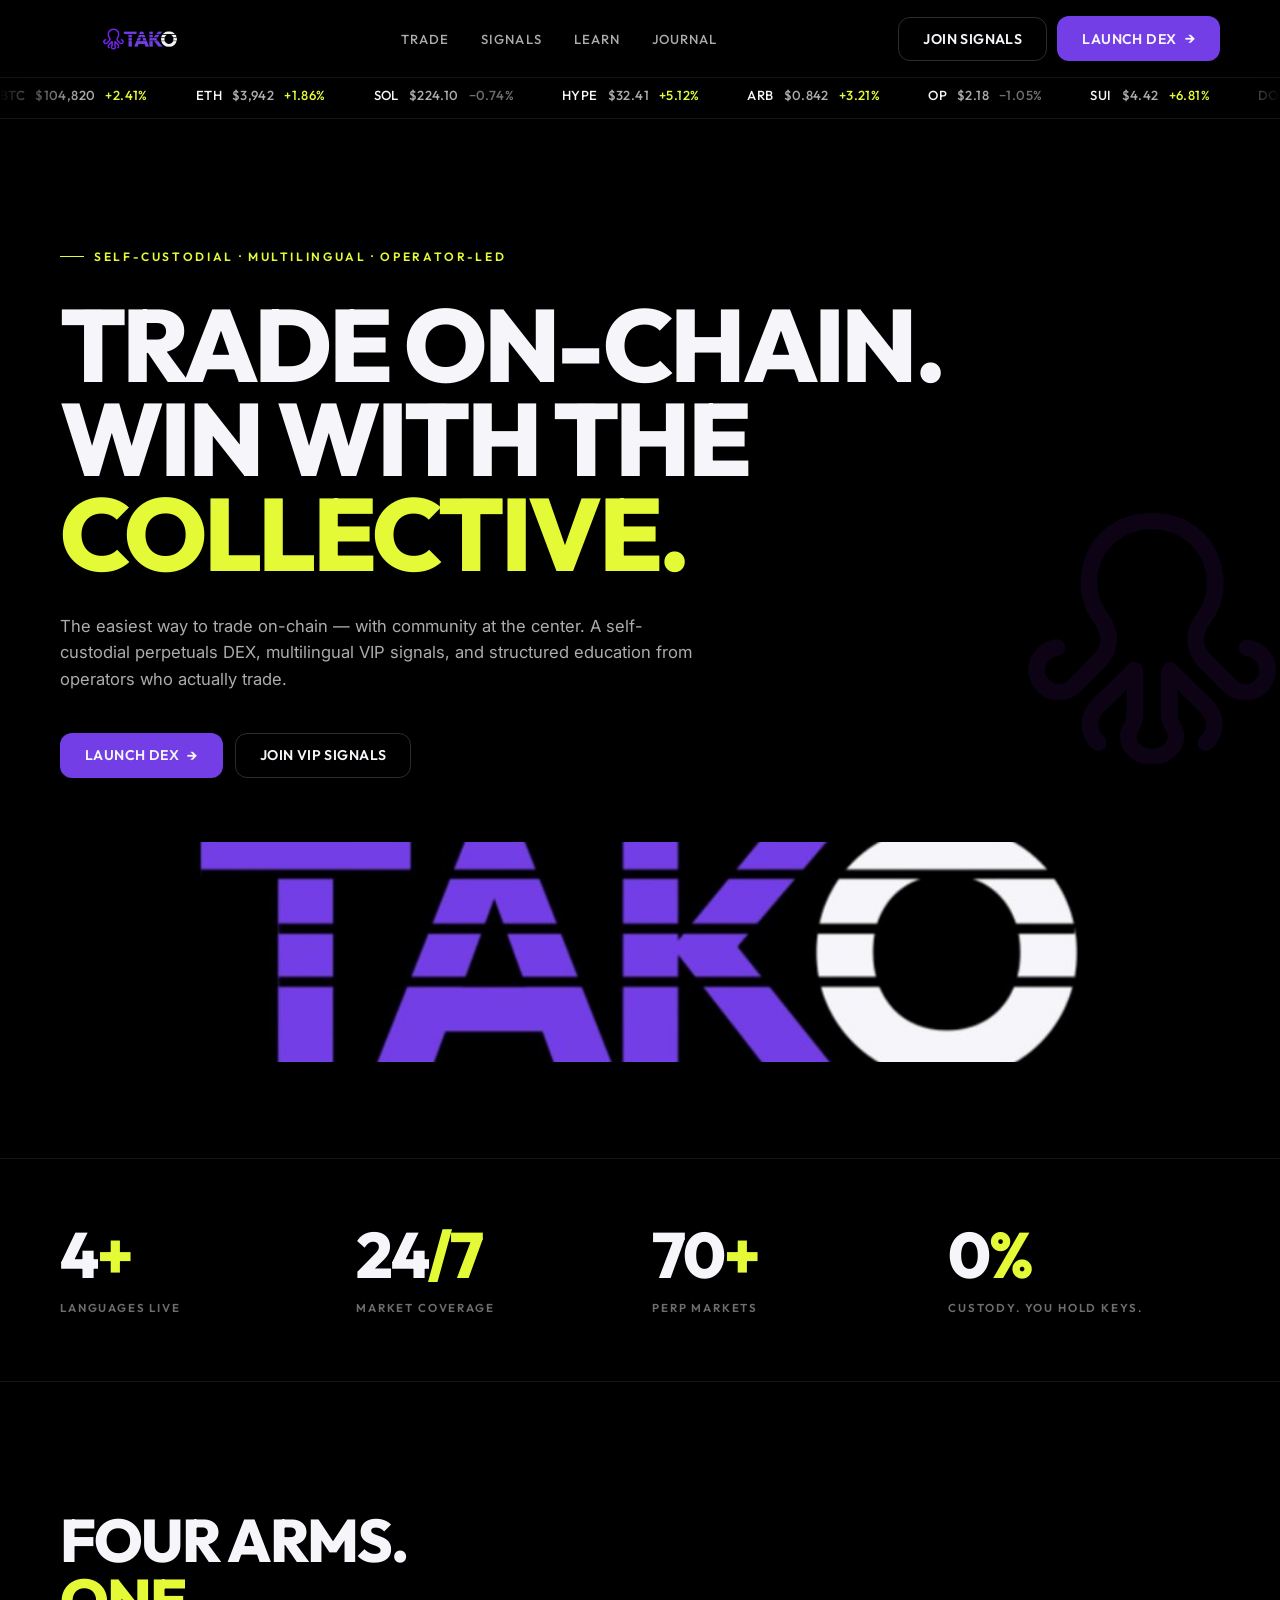
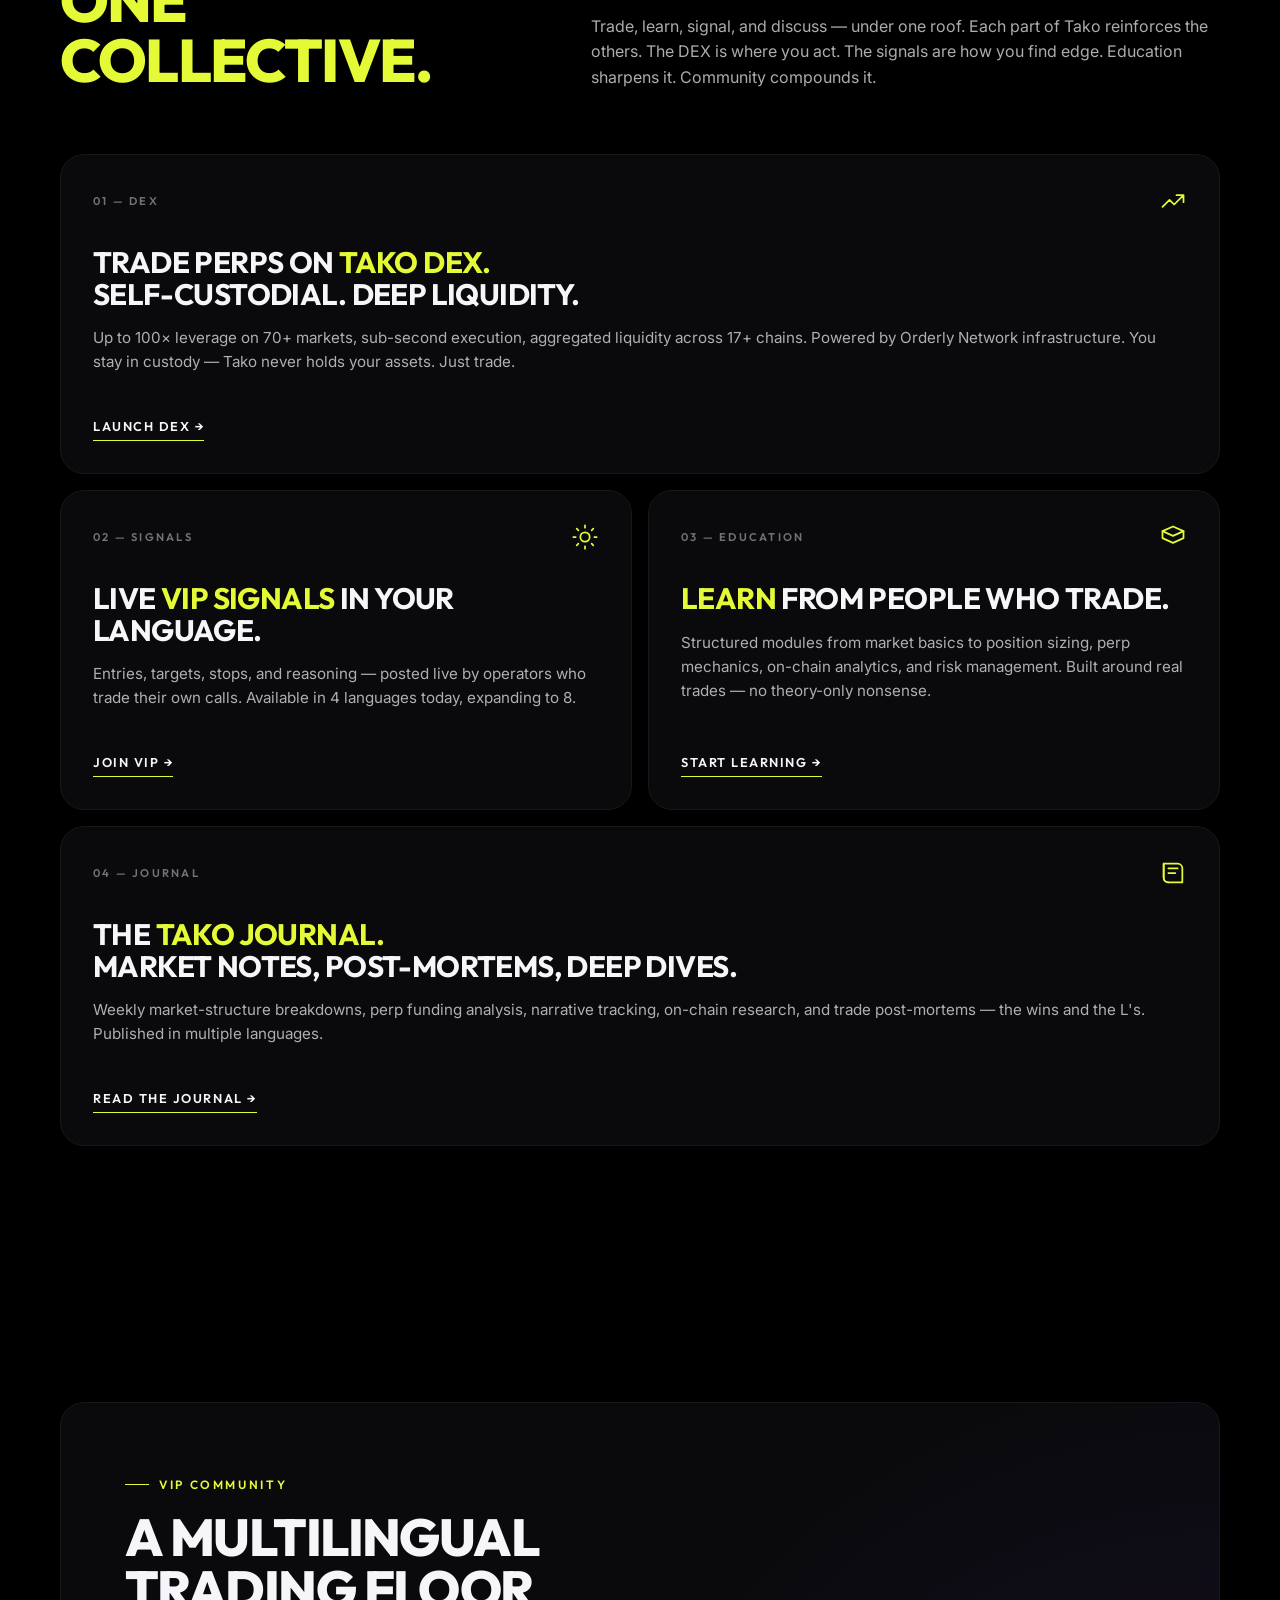
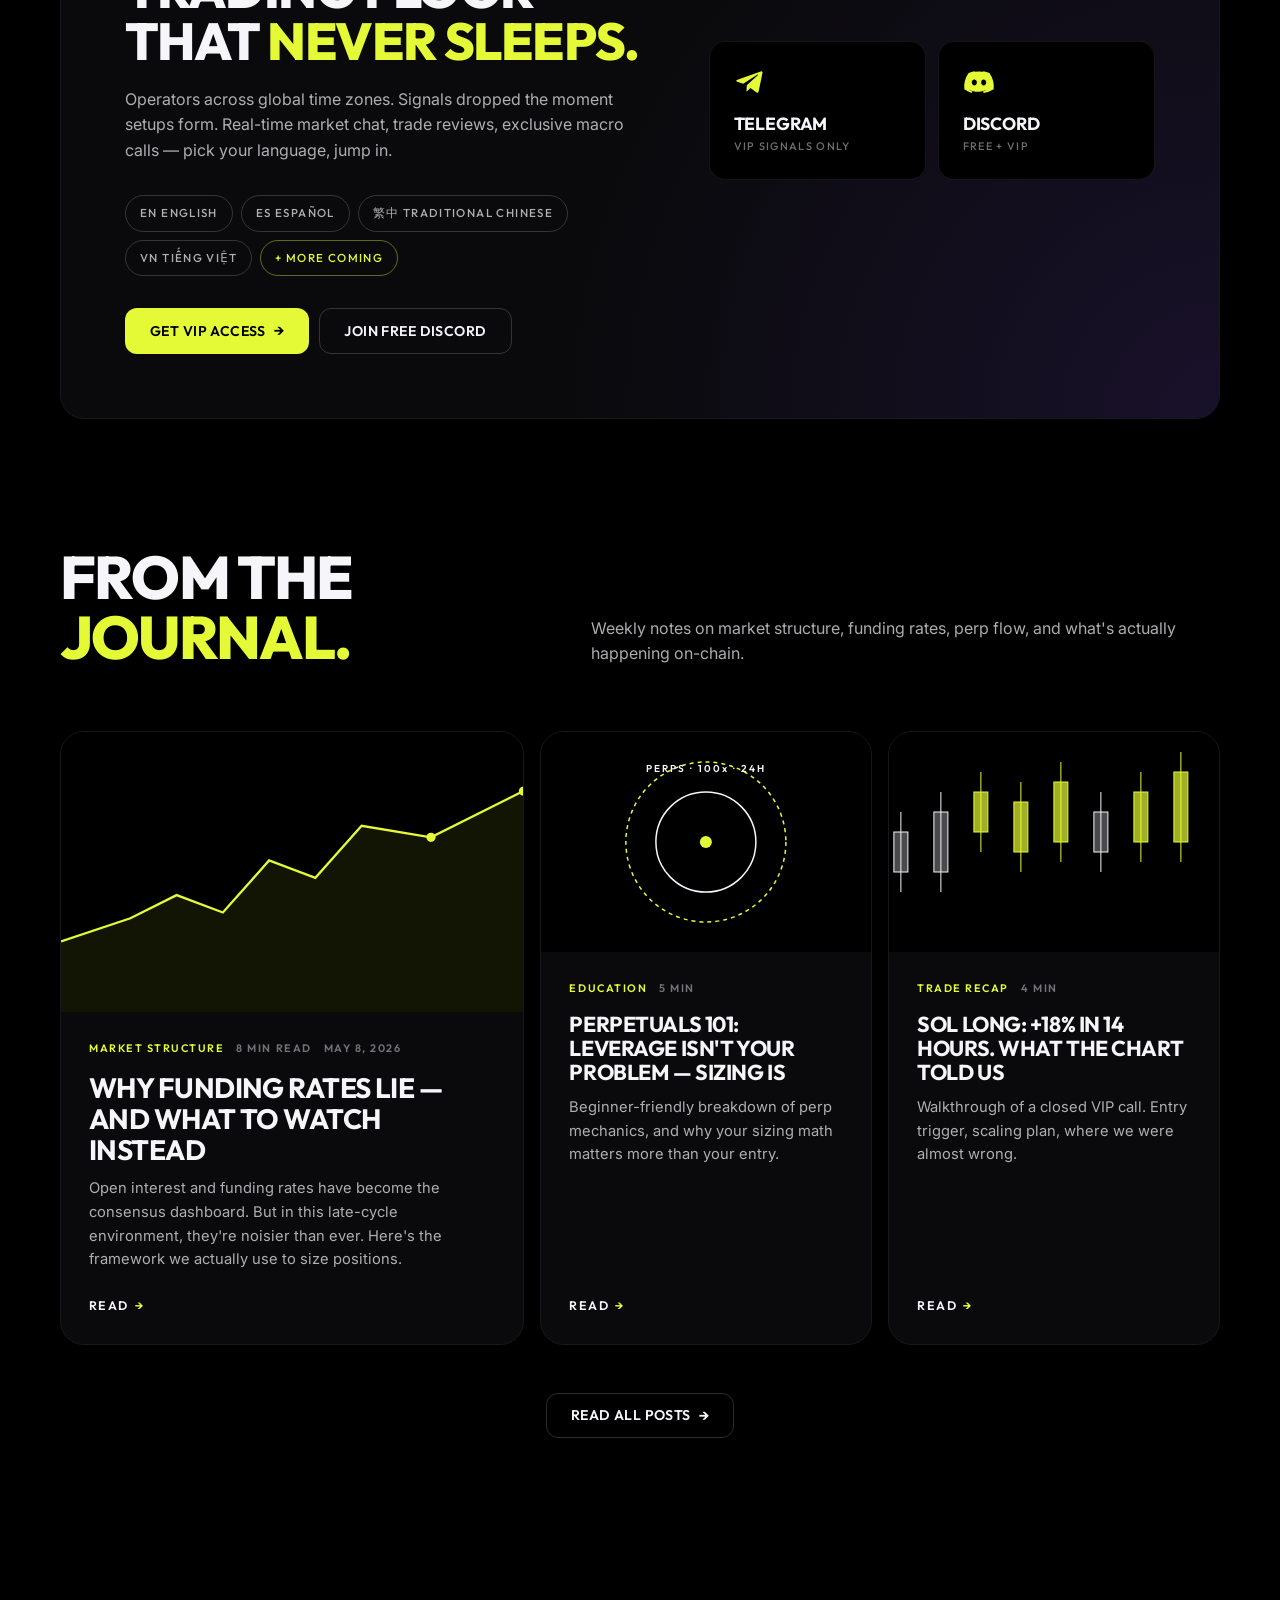
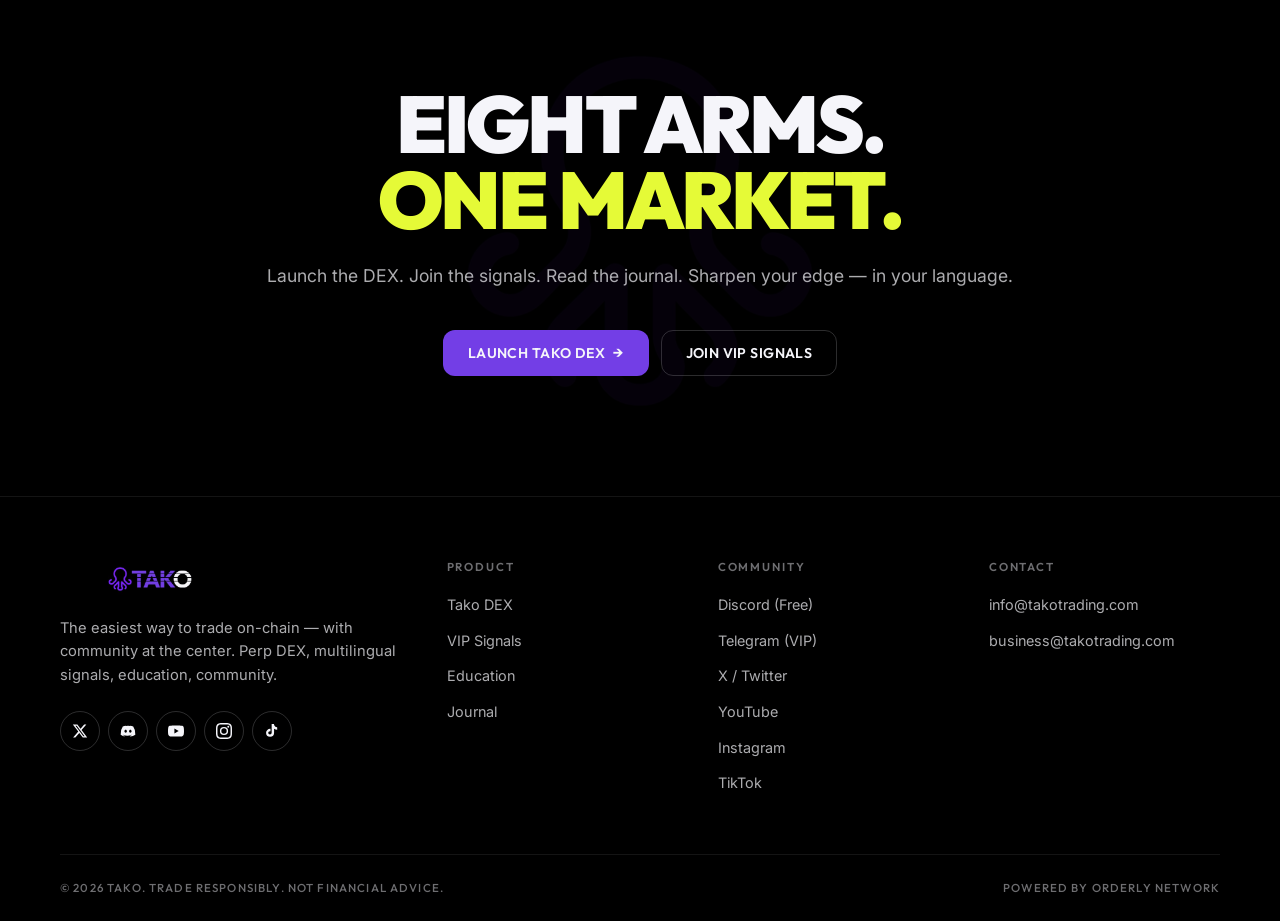
==== tako-site/index.html @ bae43902 "Deployment 1st commit" ====
<!doctype html>
<html lang="en">
<head>
<meta charset="utf-8">
<meta name="viewport" content="width=device-width, initial-scale=1">
<title>Tako — Trade On-Chain. Win With The Collective.</title>
<meta name="description" content="The easiest way to trade on-chain, with community at the center. Tako gives you a self-custodial perp DEX, multilingual VIP signals, and structured education — all in one place.">
<meta property="og:title" content="Tako — Trade On-Chain. Win With The Collective.">
<meta property="og:description" content="Self-custodial perp DEX, multilingual signals, education, community.">
<meta property="og:type" content="website">
<link rel="icon" type="image/png" href="assets/logos/octopus.png">
<link rel="stylesheet" href="assets/style.css">
</head>
<body>

<!-- ============== NAV ============== -->
<header class="nav">
  <div class="container nav__inner">
    <a href="/" class="nav__brand" aria-label="Tako home">
      <img src="assets/logos/lockup-dark.png" alt="Tako">
    </a>
    <nav>
      <ul class="nav__links">
        <li><a href="#trade">Trade</a></li>
        <li><a href="#signals">Signals</a></li>
        <li><a href="#learn">Learn</a></li>
        <li><a href="#journal">Journal</a></li>
      </ul>
    </nav>
    <div class="nav__cta">
      <a href="https://upgrade.chat/takoden/upgrades" class="btn btn-secondary" target="_blank" rel="noopener">Join Signals</a>
      <a href="https://takodex.com" class="btn btn-primary" target="_blank" rel="noopener">
        Launch DEX <span class="btn-arrow">→</span>
      </a>
      <button class="nav__burger" aria-label="Menu">Menu</button>
    </div>
  </div>
</header>

<!-- ============== TICKER (DYNAMIC) ============== -->
<div class="ticker" aria-hidden="true">
  <div class="ticker__track" id="ticker-track">
    <!-- Populated dynamically via CoinGecko API -->
  </div>
</div>

<!-- ============== HERO ============== -->
<section class="hero">
  <img class="hero__octopus" src="assets/logos/octopus.png" alt="" aria-hidden="true">

  <div class="container">
    <div class="hero__inner">
      <div class="hero__eyebrow eyebrow">Self-custodial · Multilingual · Operator-led</div>
      <h1 class="display hero__title">
        <span class="line">TRADE ON-CHAIN.</span>
        <span class="line">WIN WITH THE</span>
        <span class="line"><span class="accent">COLLECTIVE.</span></span>
      </h1>
      <p class="lead hero__lead">
        The easiest way to trade on-chain — with community at the center. A self-custodial perpetuals DEX, multilingual VIP signals, and structured education from operators who actually trade.
      </p>
      <div class="hero__cta">
        <a href="https://takodex.com" class="btn btn-primary" target="_blank" rel="noopener">
          Launch DEX <span class="btn-arrow">→</span>
        </a>
        <a href="https://upgrade.chat/takoden/upgrades" class="btn btn-secondary" target="_blank" rel="noopener">Join VIP Signals</a>
      </div>
    </div>

    <div class="hero__wordmark">
      <img src="assets/logos/wordmark-dark.png" alt="TAKO" loading="lazy">
    </div>
  </div>
</section>

<!-- ============== STATS ============== -->
<section class="stats">
  <div class="container">
    <div class="stats__grid">
      <div class="stat reveal">
        <div class="stat__value">4<span class="unit">+</span></div>
        <div class="stat__label">Languages Live</div>
      </div>
      <div class="stat reveal">
        <div class="stat__value">24<span class="unit">/7</span></div>
        <div class="stat__label">Market Coverage</div>
      </div>
      <div class="stat reveal">
        <div class="stat__value">70<span class="unit">+</span></div>
        <div class="stat__label">Perp Markets</div>
      </div>
      <div class="stat reveal">
        <div class="stat__value">0<span class="unit">%</span></div>
        <div class="stat__label">Custody. You hold keys.</div>
      </div>
    </div>
  </div>
</section>

<!-- ============== PILLARS ============== -->
<section class="section" id="trade">
  <div class="container">
    <div class="section-head reveal">
      <h2 class="section-head__title">FOUR ARMS.<br><span class="accent">ONE COLLECTIVE.</span></h2>
      <p class="section-head__lead">
        Trade, learn, signal, and discuss — under one roof. Each part of Tako reinforces the others. The DEX is where you act. The signals are how you find edge. Education sharpens it. Community compounds it.
      </p>
    </div>

    <div class="pillars-grid">

      <article class="pillar pillar--wide reveal">
        <div class="pillar__head">
          <span class="pillar__num">01 — DEX</span>
          <svg class="pillar__icon" viewBox="0 0 24 24"><path d="M3 17l6-6 4 4 8-8M21 7v6M21 7h-6"/></svg>
        </div>
        <h3 class="pillar__title">TRADE PERPS ON <span class="accent">TAKO DEX.</span><br>SELF-CUSTODIAL. DEEP LIQUIDITY.</h3>
        <p class="pillar__body">
          Up to 100× leverage on 70+ markets, sub-second execution, aggregated liquidity across 17+ chains. Powered by Orderly Network infrastructure. You stay in custody — Tako never holds your assets. Just trade.
        </p>
        <a href="https://takodex.com" class="btn-link pillar__link" target="_blank" rel="noopener">Launch DEX →</a>
      </article>

      <article class="pillar reveal" id="signals">
        <div class="pillar__head">
          <span class="pillar__num">02 — Signals</span>
          <svg class="pillar__icon" viewBox="0 0 24 24"><circle cx="12" cy="12" r="4"/><path d="M12 2v2M12 20v2M4.9 4.9l1.4 1.4M17.7 17.7l1.4 1.4M2 12h2M20 12h2M4.9 19.1l1.4-1.4M17.7 6.3l1.4-1.4"/></svg>
        </div>
        <h3 class="pillar__title">LIVE <span class="accent">VIP SIGNALS</span> IN YOUR LANGUAGE.</h3>
        <p class="pillar__body">
          Entries, targets, stops, and reasoning — posted live by operators who trade their own calls. Available in 4 languages today, expanding to 8.
        </p>
        <a href="https://upgrade.chat/takoden/upgrades" class="btn-link pillar__link" target="_blank" rel="noopener">Join VIP →</a>
      </article>

      <article class="pillar reveal" id="learn">
        <div class="pillar__head">
          <span class="pillar__num">03 — Education</span>
          <svg class="pillar__icon" viewBox="0 0 24 24"><path d="M3 7l9-4 9 4-9 4-9-4z"/><path d="M3 7v6l9 4 9-4V7"/></svg>
        </div>
        <h3 class="pillar__title"><span class="accent">LEARN</span> FROM PEOPLE WHO TRADE.</h3>
        <p class="pillar__body">
          Structured modules from market basics to position sizing, perp mechanics, on-chain analytics, and risk management. Built around real trades — no theory-only nonsense.
        </p>
        <a href="education.html" class="btn-link pillar__link">Start learning →</a>
      </article>

      <article class="pillar pillar--wide reveal" id="journal">
        <div class="pillar__head">
          <span class="pillar__num">04 — Journal</span>
          <svg class="pillar__icon" viewBox="0 0 24 24"><path d="M4 4h12a4 4 0 0 1 4 4v12H8a4 4 0 0 1-4-4V4z"/><path d="M4 4v12a4 4 0 0 0 4 4"/><path d="M8 8h8M8 12h6"/></svg>
        </div>
        <h3 class="pillar__title">THE <span class="accent">TAKO JOURNAL.</span><br>MARKET NOTES, POST-MORTEMS, DEEP DIVES.</h3>
        <p class="pillar__body">
          Weekly market-structure breakdowns, perp funding analysis, narrative tracking, on-chain research, and trade post-mortems — the wins and the L's. Published in multiple languages.
        </p>
        <a href="blog.html" class="btn-link pillar__link">Read the Journal →</a>
      </article>

    </div>
  </div>
</section>

<!-- ============== COMMUNITY ============== -->
<section class="section" id="join">
  <div class="container">
    <div class="community-card">
      <div class="community-card__inner">
        <div>
          <div class="eyebrow">VIP Community</div>
          <h2 class="community__title">A MULTILINGUAL TRADING FLOOR THAT <span class="accent">NEVER SLEEPS.</span></h2>
          <p class="community__lead">
            Operators across global time zones. Signals dropped the moment setups form. Real-time market chat, trade reviews, exclusive macro calls — pick your language, jump in.
          </p>
          <div class="lang-chips">
            <span class="lang-chip">EN English</span>
            <span class="lang-chip">ES Español</span>
            <span class="lang-chip">繁中 Traditional Chinese</span>
            <span class="lang-chip">VN Tiếng Việt</span>
            <span class="lang-chip" style="color: var(--yellow); border-color: var(--yellow-dim);">+ More coming</span>
          </div>
          <div class="community__cta">
            <a href="https://upgrade.chat/takoden/upgrades" class="btn btn-yellow" target="_blank" rel="noopener">Get VIP Access <span class="btn-arrow">→</span></a>
            <a href="https://discord.gg/CjTGnr7c5G" class="btn btn-secondary" target="_blank" rel="noopener">Join Free Discord</a>
          </div>
        </div>

        <div class="platforms">
          <a href="https://upgrade.chat/takoden/upgrades" class="platform" target="_blank" rel="noopener">
            <svg class="platform__icon" viewBox="0 0 24 24"><path d="M21.5 4.5L18.5 19c-.2 1-.8 1.3-1.6.8l-4.5-3.3-2.2 2.1c-.2.2-.4.4-.9.4l.3-4.6 8.4-7.6c.4-.3-.1-.5-.6-.2L6.9 13.3l-4.5-1.4c-1-.3-1-1 .2-1.5L20 4.1c.8-.3 1.5.2 1.5 1.4z"/></svg>
            <div>
              <div class="platform__name">Telegram</div>
              <div class="platform__meta">VIP signals only</div>
            </div>
          </a>
          <a href="https://discord.gg/CjTGnr7c5G" class="platform" target="_blank" rel="noopener">
            <svg class="platform__icon" viewBox="0 0 24 24"><path d="M19.8 5.3A18 18 0 0 0 15.3 4l-.2.4a16 16 0 0 0-6.2 0L8.7 4A18 18 0 0 0 4.2 5.3 18 18 0 0 0 1 17.5a18 18 0 0 0 5.5 2.7l.5-1c-1-.4-1.7-.8-2.5-1.3l.2-.1c2 1 4.3 1.5 6.3 1.5 2 0 4.3-.4 6.3-1.5l.2.1c-.8.5-1.5.9-2.5 1.3l.5 1A18 18 0 0 0 23 17.5a18 18 0 0 0-3.2-12.2zM8.5 14.6c-1 0-1.9-1-1.9-2.2 0-1.2.8-2.2 1.9-2.2 1 0 1.9 1 1.9 2.2 0 1.2-.8 2.2-1.9 2.2zm7 0c-1 0-1.9-1-1.9-2.2 0-1.2.8-2.2 1.9-2.2 1 0 1.9 1 1.9 2.2 0 1.2-.8 2.2-1.9 2.2z"/></svg>
            <div>
              <div class="platform__name">Discord</div>
              <div class="platform__meta">Free + VIP</div>
            </div>
          </a>
        </div>
      </div>
    </div>
  </div>
</section>

<!-- ============== JOURNAL TEASER ============== -->
<section class="section" style="padding-top: 0;">
  <div class="container">
    <div class="section-head reveal">
      <h2 class="section-head__title">FROM THE <span class="accent">JOURNAL.</span></h2>
      <p class="section-head__lead">Weekly notes on market structure, funding rates, perp flow, and what's actually happening on-chain.</p>
    </div>

    <div class="journal-grid">

      <article class="article article--feature reveal">
        <div class="article__thumb">
          <svg viewBox="0 0 400 280" preserveAspectRatio="xMidYMid slice">
            <rect width="400" height="280" fill="#000000"/>
            <path d="M0 200 L 60 180 L 100 160 L 140 175 L 180 130 L 220 145 L 260 100 L 320 110 L 400 70"
                  stroke="#e5fa37" stroke-width="2" fill="none"/>
            <path d="M0 200 L 60 180 L 100 160 L 140 175 L 180 130 L 220 145 L 260 100 L 320 110 L 400 70 L 400 280 L 0 280 Z"
                  fill="#e5fa37" fill-opacity="0.08"/>
            <circle cx="320" cy="110" r="4" fill="#e5fa37"/>
            <circle cx="400" cy="70" r="4" fill="#e5fa37"/>
          </svg>
        </div>
        <div class="article__body">
          <div class="article__meta">
            <span class="article__tag">Market Structure</span>
            <span>8 min read</span>
            <span>May 8, 2026</span>
          </div>
          <h3 class="article__title">Why Funding Rates Lie — And What To Watch Instead</h3>
          <p class="article__excerpt">Open interest and funding rates have become the consensus dashboard. But in this late-cycle environment, they're noisier than ever. Here's the framework we actually use to size positions.</p>
          <a href="post.html" class="article__read">Read</a>
        </div>
      </article>

      <article class="article reveal">
        <div class="article__thumb">
          <svg viewBox="0 0 400 220" preserveAspectRatio="xMidYMid slice">
            <rect width="400" height="220" fill="#000000"/>
            <circle cx="200" cy="110" r="80" fill="none" stroke="#e5fa37" stroke-width="1.5" stroke-dasharray="4 4"/>
            <circle cx="200" cy="110" r="50" fill="none" stroke="#f5f5fa" stroke-width="1.5"/>
            <circle cx="200" cy="110" r="6" fill="#e5fa37"/>
            <text x="200" y="40" text-anchor="middle" fill="#f5f5fa" font-family="Outfit, sans-serif" font-size="10" font-weight="600" letter-spacing="2">PERPS · 100x · 24H</text>
          </svg>
        </div>
        <div class="article__body">
          <div class="article__meta">
            <span class="article__tag">Education</span>
            <span>5 min</span>
          </div>
          <h3 class="article__title">Perpetuals 101: Leverage Isn't Your Problem — Sizing Is</h3>
          <p class="article__excerpt">Beginner-friendly breakdown of perp mechanics, and why your sizing math matters more than your entry.</p>
          <a href="post.html" class="article__read">Read</a>
        </div>
      </article>

      <article class="article reveal">
        <div class="article__thumb">
          <svg viewBox="0 0 400 220" preserveAspectRatio="xMidYMid slice">
            <rect width="400" height="220" fill="#000000"/>
            <g stroke-width="1" fill="none">
              <rect x="40" y="100" width="14" height="40" stroke="#f5f5fa" fill="#f5f5fa" fill-opacity="0.3"/>
              <line x1="47" y1="80" x2="47" y2="160" stroke="#f5f5fa"/>
              <rect x="80" y="80" width="14" height="60" stroke="#f5f5fa" fill="#f5f5fa" fill-opacity="0.3"/>
              <line x1="87" y1="60" x2="87" y2="160" stroke="#f5f5fa"/>
              <rect x="120" y="60" width="14" height="40" stroke="#e5fa37" fill="#e5fa37" fill-opacity="0.7"/>
              <line x1="127" y1="40" x2="127" y2="120" stroke="#e5fa37"/>
              <rect x="160" y="70" width="14" height="50" stroke="#e5fa37" fill="#e5fa37" fill-opacity="0.7"/>
              <line x1="167" y1="50" x2="167" y2="140" stroke="#e5fa37"/>
              <rect x="200" y="50" width="14" height="60" stroke="#e5fa37" fill="#e5fa37" fill-opacity="0.7"/>
              <line x1="207" y1="30" x2="207" y2="130" stroke="#e5fa37"/>
              <rect x="240" y="80" width="14" height="40" stroke="#f5f5fa" fill="#f5f5fa" fill-opacity="0.3"/>
              <line x1="247" y1="60" x2="247" y2="140" stroke="#f5f5fa"/>
              <rect x="280" y="60" width="14" height="50" stroke="#e5fa37" fill="#e5fa37" fill-opacity="0.7"/>
              <line x1="287" y1="40" x2="287" y2="130" stroke="#e5fa37"/>
              <rect x="320" y="40" width="14" height="70" stroke="#e5fa37" fill="#e5fa37" fill-opacity="0.7"/>
              <line x1="327" y1="20" x2="327" y2="130" stroke="#e5fa37"/>
            </g>
          </svg>
        </div>
        <div class="article__body">
          <div class="article__meta">
            <span class="article__tag">Trade Recap</span>
            <span>4 min</span>
          </div>
          <h3 class="article__title">SOL Long: +18% In 14 Hours. What The Chart Told Us</h3>
          <p class="article__excerpt">Walkthrough of a closed VIP call. Entry trigger, scaling plan, where we were almost wrong.</p>
          <a href="post.html" class="article__read">Read</a>
        </div>
      </article>

    </div>

    <div class="center-cta">
      <a href="blog.html" class="btn btn-secondary">Read all posts <span class="btn-arrow">→</span></a>
    </div>
  </div>
</section>

<!-- ============== CTA STRIPE ============== -->
<section class="cta-stripe">
  <div class="cta-stripe__bg">
    <img src="assets/logos/octopus.png" alt="" aria-hidden="true">
  </div>
  <div class="container">
    <div class="cta-stripe__inner reveal">
      <h2 class="cta-stripe__title">EIGHT ARMS.<br><span class="accent">ONE MARKET.</span></h2>
      <p class="cta-stripe__lead">
        Launch the DEX. Join the signals. Read the journal. Sharpen your edge — in your language.
      </p>
      <div class="cta-stripe__buttons">
        <a href="https://takodex.com" class="btn btn-primary" target="_blank" rel="noopener">
          Launch Tako DEX <span class="btn-arrow">→</span>
        </a>
        <a href="https://upgrade.chat/takoden/upgrades" class="btn btn-secondary" target="_blank" rel="noopener">Join VIP Signals</a>
      </div>
    </div>
  </div>
</section>

<!-- ============== FOOTER ============== -->
<footer class="footer">
  <div class="container">
    <div class="footer__grid">
      <div class="footer__brand">
        <img src="assets/logos/lockup-dark.png" alt="Tako">
        <p class="footer__tagline">The easiest way to trade on-chain — with community at the center. Perp DEX, multilingual signals, education, community.</p>
        <div class="socials">
          <a href="https://x.com/takotrading" target="_blank" rel="noopener" aria-label="X / Twitter"><svg viewBox="0 0 24 24" fill="currentColor"><path d="M18.244 2.25h3.308l-7.227 8.26 8.502 11.24H16.17l-5.214-6.817L4.99 21.75H1.68l7.73-8.835L1.254 2.25H8.08l4.713 6.231zm-1.161 17.52h1.833L7.084 4.126H5.117z"/></svg></a>
          <a href="https://discord.gg/CjTGnr7c5G" target="_blank" rel="noopener" aria-label="Discord"><svg viewBox="0 0 24 24" fill="currentColor"><path d="M19.8 5.3A18 18 0 0 0 15.3 4l-.2.4a16 16 0 0 0-6.2 0L8.7 4A18 18 0 0 0 4.2 5.3 18 18 0 0 0 1 17.5a18 18 0 0 0 5.5 2.7l.5-1c-1-.4-1.7-.8-2.5-1.3l.2-.1c2 1 4.3 1.5 6.3 1.5 2 0 4.3-.4 6.3-1.5l.2.1c-.8.5-1.5.9-2.5 1.3l.5 1A18 18 0 0 0 23 17.5a18 18 0 0 0-3.2-12.2zM8.5 14.6c-1 0-1.9-1-1.9-2.2 0-1.2.8-2.2 1.9-2.2 1 0 1.9 1 1.9 2.2 0 1.2-.8 2.2-1.9 2.2zm7 0c-1 0-1.9-1-1.9-2.2 0-1.2.8-2.2 1.9-2.2 1 0 1.9 1 1.9 2.2 0 1.2-.8 2.2-1.9 2.2z"/></svg></a>
          <a href="https://youtube.com/@takotrading" target="_blank" rel="noopener" aria-label="YouTube"><svg viewBox="0 0 24 24" fill="currentColor"><path d="M23.5 6.2c-.3-1-1-1.8-2-2C19.6 3.6 12 3.6 12 3.6s-7.6 0-9.5.6c-1 .2-1.8 1-2 2C0 8.2 0 12 0 12s0 3.8.5 5.8c.2 1 1 1.8 2 2 1.9.6 9.5.6 9.5.6s7.6 0 9.5-.6c1-.2 1.7-1 2-2 .5-2 .5-5.8.5-5.8s0-3.8-.5-5.8zM9.6 15.6V8.4l6.4 3.6-6.4 3.6z"/></svg></a>
          <a href="https://instagram.com/takotrading" target="_blank" rel="noopener" aria-label="Instagram"><svg viewBox="0 0 24 24" fill="currentColor"><path d="M12 2.2c3.2 0 3.6 0 4.85.07 1.17.05 1.8.25 2.23.42.56.21.96.47 1.38.89.42.42.68.82.89 1.38.16.42.36 1.06.42 2.23.06 1.25.07 1.63.07 4.81s0 3.56-.07 4.81c-.05 1.17-.25 1.8-.42 2.23-.21.56-.47.96-.89 1.38-.42.42-.82.68-1.38.89-.42.16-1.06.36-2.23.42-1.25.06-1.63.07-4.81.07s-3.56 0-4.81-.07c-1.17-.05-1.8-.25-2.23-.42-.56-.21-.96-.47-1.38-.89-.42-.42-.68-.82-.89-1.38-.16-.42-.36-1.06-.42-2.23C2.27 15.59 2.2 15.21 2.2 12s0-3.56.07-4.81c.05-1.17.25-1.8.42-2.23.21-.56.47-.96.89-1.38.42-.42.82-.68 1.38-.89.42-.16 1.06-.36 2.23-.42C8.44 2.21 8.81 2.2 12 2.2zM12 0C8.74 0 8.33 0 7.05.07 5.78.13 4.9.33 4.14.63c-.79.3-1.46.72-2.13 1.39C1.34 2.68.93 3.35.63 4.14.33 4.9.13 5.78.07 7.05.01 8.33 0 8.74 0 12s.01 3.67.07 4.95c.06 1.27.26 2.15.56 2.91.3.79.72 1.46 1.38 2.13.67.66 1.34 1.08 2.13 1.38.76.3 1.64.5 2.91.56C8.33 23.99 8.74 24 12 24s3.67-.01 4.95-.07c1.27-.06 2.15-.26 2.91-.56.79-.3 1.46-.72 2.13-1.38.66-.67 1.08-1.34 1.38-2.13.3-.76.5-1.64.56-2.91.06-1.28.07-1.69.07-4.95s-.01-3.67-.07-4.95c-.06-1.27-.26-2.15-.56-2.91-.3-.79-.72-1.46-1.38-2.13-.67-.66-1.34-1.08-2.13-1.38-.76-.3-1.64-.5-2.91-.56C15.67.01 15.26 0 12 0zm0 5.84a6.16 6.16 0 1 0 0 12.32 6.16 6.16 0 0 0 0-12.32zm0 10.16a4 4 0 1 1 0-8 4 4 0 0 1 0 8zm6.41-11.85a1.44 1.44 0 1 0 0 2.88 1.44 1.44 0 0 0 0-2.88z"/></svg></a>
          <a href="https://tiktok.com/@takotrading" target="_blank" rel="noopener" aria-label="TikTok"><svg viewBox="0 0 24 24" fill="currentColor"><path d="M19.6 6.3a4.8 4.8 0 0 1-3-1.2 4.7 4.7 0 0 1-1.7-3.5h-3.4v13.2a2.6 2.6 0 0 1-2.6 2.6 2.6 2.6 0 0 1-2.6-2.6 2.6 2.6 0 0 1 2.6-2.6c.3 0 .5 0 .8.1V8.8a6 6 0 0 0-6.6 6 6 6 0 0 0 6 6 6 6 0 0 0 6-6V8.7a8.1 8.1 0 0 0 4.7 1.5V6.8a4.6 4.6 0 0 1-.2-.5z"/></svg></a>
        </div>
      </div>
      <div class="footer__col">
        <h4>Product</h4>
        <ul>
          <li><a href="https://takodex.com" target="_blank" rel="noopener">Tako DEX</a></li>
          <li><a href="https://upgrade.chat/takoden/upgrades" target="_blank" rel="noopener">VIP Signals</a></li>
          <li><a href="education.html">Education</a></li>
          <li><a href="blog.html">Journal</a></li>
        </ul>
      </div>
      <div class="footer__col">
        <h4>Community</h4>
        <ul>
          <li><a href="https://discord.gg/CjTGnr7c5G" target="_blank" rel="noopener">Discord (Free)</a></li>
          <li><a href="https://upgrade.chat/takoden/upgrades" target="_blank" rel="noopener">Telegram (VIP)</a></li>
          <li><a href="https://x.com/takotrading" target="_blank" rel="noopener">X / Twitter</a></li>
          <li><a href="https://youtube.com/@takotrading" target="_blank" rel="noopener">YouTube</a></li>
          <li><a href="https://instagram.com/takotrading" target="_blank" rel="noopener">Instagram</a></li>
          <li><a href="https://tiktok.com/@takotrading" target="_blank" rel="noopener">TikTok</a></li>
        </ul>
      </div>
      <div class="footer__col">
        <h4>Contact</h4>
        <ul>
          <li><a href="mailto:info@takotrading.com">info@takotrading.com</a></li>
          <li><a href="mailto:business@takotrading.com">business@takotrading.com</a></li>
        </ul>
      </div>
    </div>
    <div class="footer__bottom">
      <div>© 2026 Tako. Trade responsibly. Not financial advice.</div>
      <div>Powered by Orderly Network</div>
    </div>
  </div>
</footer>

<script src="assets/script.js"></script>
</body>
</html>
---- tako-site/assets/style.css ----
/* ==========================================================================
   TAKO — Brand-correct design system v2
   Ratio: 60% black / 20% yellow / 10% white / 10% purple
   Typography: Outfit (headlines, UPPERCASE) + Inter (body)
   ========================================================================== */

@import url('https://fonts.googleapis.com/css2?family=Outfit:wght@300;400;500;600;700;800;900&family=Inter:wght@300;400;500;600;700&display=swap');

:root {
  /* Brand palette — strict */
  --black: #000000;
  --black-elev: #0a0a0c;        /* very subtle elevation for cards */
  --black-line: #18181c;        /* card borders */
  --yellow: #e5fa37;
  --yellow-soft: rgba(229, 250, 55, 0.12);
  --yellow-dim: rgba(229, 250, 55, 0.4);
  --white: #f5f5fa;
  --white-dim: rgba(245, 245, 250, 0.7);
  --white-mute: rgba(245, 245, 250, 0.45);
  --white-line: rgba(245, 245, 250, 0.08);
  --white-line-strong: rgba(245, 245, 250, 0.18);
  --purple: #733ee6;
  --purple-soft: rgba(115, 62, 230, 0.14);
  --purple-hover: #8557ee;

  /* Typography */
  --font-display: 'Outfit', system-ui, sans-serif;
  --font-body: 'Inter', system-ui, sans-serif;

  /* Spacing — 8px baseline */
  --space-1: 8px;
  --space-2: 16px;
  --space-3: 24px;
  --space-4: 32px;
  --space-6: 48px;
  --space-8: 64px;
  --space-12: 96px;

  /* Geometry */
  --radius-sm: 8px;
  --radius: 12px;
  --radius-lg: 16px;
  --radius-xl: 24px;

  /* Layout */
  --container: 1240px;
  --gutter: clamp(20px, 4vw, 40px);

  /* Motion */
  --ease: cubic-bezier(0.22, 1, 0.36, 1);
}

* { box-sizing: border-box; margin: 0; padding: 0; }

html {
  scroll-behavior: smooth;
  -webkit-text-size-adjust: 100%;
}

body {
  font-family: var(--font-body);
  background: var(--black);
  color: var(--white);
  line-height: 1.6;
  font-size: 16px;
  font-weight: 400;
  overflow-x: hidden;
  -webkit-font-smoothing: antialiased;
  -moz-osx-font-smoothing: grayscale;
}

img, svg { display: block; max-width: 100%; }

a { color: inherit; text-decoration: none; }

::selection { background: var(--yellow); color: var(--black); }

/* ==========================================================================
   LAYOUT
   ========================================================================== */

.container {
  width: 100%;
  max-width: var(--container);
  margin: 0 auto;
  padding: 0 var(--gutter);
}

section { position: relative; }

.divider {
  width: 100%;
  height: 1px;
  background: var(--white-line);
}

/* ==========================================================================
   TYPOGRAPHY
   ========================================================================== */

h1, h2, h3, h4, h5 {
  font-family: var(--font-display);
  font-weight: 700;
  letter-spacing: -0.02em;
  line-height: 1;
  text-transform: uppercase;
}

.display {
  font-family: var(--font-display);
  font-size: clamp(2.75rem, 8vw, 7rem);
  font-weight: 800;
  line-height: 0.92;
  letter-spacing: -0.035em;
  text-transform: uppercase;
}

.display .accent { color: var(--yellow); }

.eyebrow {
  font-family: var(--font-display);
  font-size: 0.75rem;
  font-weight: 600;
  letter-spacing: 0.22em;
  text-transform: uppercase;
  color: var(--yellow);
  display: inline-flex;
  align-items: center;
  gap: 10px;
}

.eyebrow::before {
  content: '';
  width: 24px;
  height: 1px;
  background: var(--yellow);
}

.lead {
  font-family: var(--font-body);
  font-size: clamp(1rem, 1.3vw, 1.15rem);
  color: var(--white-dim);
  max-width: 38em;
  line-height: 1.6;
  font-weight: 400;
}

.h-eyebrow {
  font-family: var(--font-display);
  font-size: 0.7rem;
  font-weight: 600;
  letter-spacing: 0.2em;
  text-transform: uppercase;
  color: var(--white-mute);
}

/* ==========================================================================
   BUTTONS
   ========================================================================== */

.btn {
  display: inline-flex;
  align-items: center;
  justify-content: center;
  gap: 8px;
  padding: 14px 24px;
  font-family: var(--font-display);
  font-size: 0.88rem;
  font-weight: 600;
  letter-spacing: 0.03em;
  text-transform: uppercase;
  border-radius: var(--radius);
  border: 1px solid transparent;
  cursor: pointer;
  transition: transform 0.25s var(--ease), background 0.25s var(--ease), color 0.25s var(--ease), border-color 0.25s var(--ease);
  white-space: nowrap;
  line-height: 1;
}

.btn-primary {
  background: var(--purple);
  color: var(--white);
}

.btn-primary:hover {
  background: var(--purple-hover);
  transform: translateY(-1px);
}

.btn-secondary {
  background: transparent;
  color: var(--white);
  border-color: var(--white-line-strong);
}

.btn-secondary:hover {
  border-color: var(--yellow);
  color: var(--yellow);
}

.btn-yellow {
  background: var(--yellow);
  color: var(--black);
}

.btn-yellow:hover {
  background: #f1ff5a;
  transform: translateY(-1px);
}

.btn-arrow {
  font-size: 1.1em;
  transition: transform 0.25s var(--ease);
  display: inline-block;
}

.btn:hover .btn-arrow { transform: translateX(3px); }

.btn-link {
  display: inline-flex;
  align-items: center;
  gap: 8px;
  font-family: var(--font-display);
  font-size: 0.8rem;
  font-weight: 600;
  letter-spacing: 0.12em;
  text-transform: uppercase;
  color: var(--white);
  padding-bottom: 4px;
  border-bottom: 1px solid var(--yellow);
  transition: color 0.2s ease, gap 0.2s ease;
  width: fit-content;
}

.btn-link:hover {
  color: var(--yellow);
  gap: 12px;
}

/* ==========================================================================
   NAVIGATION
   ========================================================================== */

.nav {
  position: fixed;
  top: 0;
  left: 0;
  right: 0;
  z-index: 100;
  padding: 16px 0;
  background: rgba(0, 0, 0, 0.7);
  backdrop-filter: blur(20px) saturate(180%);
  -webkit-backdrop-filter: blur(20px) saturate(180%);
  border-bottom: 1px solid var(--white-line);
}

.nav__inner {
  display: flex;
  align-items: center;
  justify-content: space-between;
  gap: 24px;
}

.nav__brand {
  display: inline-flex;
  align-items: center;
}

.nav__brand img {
  height: 32px;
  width: auto;
}

.nav__links {
  display: flex;
  align-items: center;
  gap: 32px;
  list-style: none;
}

.nav__links a {
  font-family: var(--font-display);
  font-size: 0.82rem;
  font-weight: 500;
  letter-spacing: 0.08em;
  text-transform: uppercase;
  color: var(--white-dim);
  transition: color 0.2s ease;
}

.nav__links a:hover { color: var(--yellow); }

.nav__cta {
  display: flex;
  gap: 10px;
  align-items: center;
}

.nav__burger {
  display: none;
  background: transparent;
  border: 1px solid var(--white-line-strong);
  color: var(--white);
  padding: 8px 14px;
  border-radius: var(--radius);
  font-family: var(--font-display);
  font-size: 0.72rem;
  font-weight: 600;
  letter-spacing: 0.12em;
  text-transform: uppercase;
  cursor: pointer;
}

@media (max-width: 920px) {
  .nav__links { display: none; }
  .nav__cta .btn-secondary { display: none; }
  .nav__burger { display: inline-block; }
}

/* ==========================================================================
   TICKER
   ========================================================================== */

.ticker {
  background: var(--black);
  border-bottom: 1px solid var(--white-line);
  border-top: 1px solid var(--white-line);
  padding: 12px 0;
  margin-top: 72px;
  overflow: hidden;
  position: relative;
}

.ticker::before, .ticker::after {
  content: '';
  position: absolute;
  top: 0; bottom: 0;
  width: 80px;
  z-index: 2;
  pointer-events: none;
}
.ticker::before { left: 0; background: linear-gradient(to right, var(--black), transparent); }
.ticker::after { right: 0; background: linear-gradient(to left, var(--black), transparent); }

.ticker__track {
  display: flex;
  gap: 48px;
  animation: ticker-scroll 70s linear infinite;
  white-space: nowrap;
  width: max-content;
}

.ticker__item {
  display: inline-flex;
  align-items: center;
  gap: 10px;
  font-family: var(--font-display);
  font-size: 0.82rem;
  font-weight: 500;
  letter-spacing: 0.03em;
}

.ticker__symbol { color: var(--white); }
.ticker__price { color: var(--white-dim); }
.ticker__delta-up { color: var(--yellow); }
.ticker__delta-down { color: var(--white-mute); }

@keyframes ticker-scroll {
  from { transform: translateX(0); }
  to   { transform: translateX(-50%); }
}

/* ==========================================================================
   HERO
   ========================================================================== */

.hero {
  position: relative;
  padding: clamp(64px, 10vw, 120px) 0 clamp(48px, 8vw, 96px);
  overflow: hidden;
}

.hero__octopus {
  position: absolute;
  right: -8%;
  top: 50%;
  transform: translateY(-50%);
  width: clamp(280px, 36vw, 560px);
  opacity: 0.08;
  pointer-events: none;
  z-index: 0;
  filter: brightness(1.3);
}

@media (max-width: 760px) {
  .hero__octopus { right: -25%; opacity: 0.06; top: 60%; }
}

.hero__inner {
  position: relative;
  z-index: 1;
  max-width: 920px;
}

.hero__eyebrow {
  margin-bottom: 32px;
  opacity: 0;
  animation: rise 0.9s var(--ease) 0.1s forwards;
}

.hero__title {
  margin-bottom: 32px;
}

.hero__title .line {
  display: block;
  opacity: 0;
  transform: translateY(24px);
  animation: rise 1s var(--ease) forwards;
}

.hero__title .line:nth-child(1) { animation-delay: 0.2s; }
.hero__title .line:nth-child(2) { animation-delay: 0.35s; }
.hero__title .line:nth-child(3) { animation-delay: 0.5s; }

@keyframes rise {
  to { opacity: 1; transform: translateY(0); }
}

.hero__lead {
  margin-bottom: 40px;
  opacity: 0;
  animation: rise 1s var(--ease) 0.65s forwards;
}

.hero__cta {
  display: flex;
  flex-wrap: wrap;
  gap: 12px;
  opacity: 0;
  animation: rise 1s var(--ease) 0.8s forwards;
}

/* Wordmark display block (below CTAs or as sub-hero) */
.hero__wordmark {
  margin-top: clamp(40px, 6vw, 64px);
  position: relative;
  z-index: 1;
  opacity: 0;
  animation: rise 1.2s var(--ease) 1s forwards;
  max-width: 1100px;
  margin-left: auto;
  margin-right: auto;
  height: clamp(110px, 18vw, 220px);
  overflow: hidden;
  display: flex;
  align-items: center;
  justify-content: center;
}

.hero__wordmark img {
  width: 100%;
  height: auto;
  display: block;
  filter: drop-shadow(0 0 60px rgba(115, 62, 230, 0.25));
}

/* ==========================================================================
   STATS STRIP
   ========================================================================== */

.stats {
  border-top: 1px solid var(--white-line);
  border-bottom: 1px solid var(--white-line);
  padding: clamp(40px, 6vw, 64px) 0;
}

.stats__grid {
  display: grid;
  grid-template-columns: repeat(4, 1fr);
  gap: 24px;
}

@media (max-width: 760px) {
  .stats__grid { grid-template-columns: repeat(2, 1fr); gap: 40px 24px; }
}

.stat {
  position: relative;
}

.stat__value {
  font-family: var(--font-display);
  font-size: clamp(2.5rem, 5vw, 4rem);
  font-weight: 800;
  letter-spacing: -0.03em;
  line-height: 1;
  margin-bottom: 12px;
  color: var(--white);
}

.stat__value .unit { color: var(--yellow); }

.stat__label {
  font-family: var(--font-display);
  font-size: 0.72rem;
  font-weight: 600;
  color: var(--white-mute);
  letter-spacing: 0.16em;
  text-transform: uppercase;
}

/* ==========================================================================
   SECTION HEADERS
   ========================================================================== */

.section {
  padding: clamp(72px, 10vw, 128px) 0;
}

.section-head {
  display: grid;
  grid-template-columns: 1fr 1.3fr;
  gap: 48px;
  margin-bottom: 64px;
  align-items: end;
}

@media (max-width: 760px) {
  .section-head { grid-template-columns: 1fr; gap: 24px; margin-bottom: 48px; }
}

.section-head__title {
  font-size: clamp(2rem, 5vw, 3.75rem);
  font-weight: 800;
  letter-spacing: -0.03em;
}

.section-head__title .accent { color: var(--yellow); }

.section-head__lead {
  font-size: 1rem;
  color: var(--white-dim);
  font-family: var(--font-body);
}

/* ==========================================================================
   PILLARS
   ========================================================================== */

.pillars-grid {
  display: grid;
  grid-template-columns: repeat(2, 1fr);
  gap: 16px;
}

@media (max-width: 760px) {
  .pillars-grid { grid-template-columns: 1fr; }
}

.pillar {
  background: var(--black-elev);
  border: 1px solid var(--black-line);
  border-radius: var(--radius-xl);
  padding: 32px;
  position: relative;
  overflow: hidden;
  transition: border-color 0.4s var(--ease), transform 0.4s var(--ease);
  min-height: 320px;
  display: flex;
  flex-direction: column;
}

.pillar:hover {
  border-color: var(--yellow-dim);
  transform: translateY(-4px);
}

.pillar::before {
  content: '';
  position: absolute;
  inset: 0;
  background: radial-gradient(circle at var(--mx, 50%) var(--my, 50%), var(--yellow-soft) 0%, transparent 50%);
  opacity: 0;
  transition: opacity 0.4s ease;
  pointer-events: none;
}

.pillar:hover::before { opacity: 1; }

.pillar__head {
  display: flex;
  justify-content: space-between;
  align-items: center;
  margin-bottom: 32px;
  position: relative;
}

.pillar__num {
  font-family: var(--font-display);
  font-size: 0.7rem;
  font-weight: 600;
  letter-spacing: 0.2em;
  text-transform: uppercase;
  color: var(--white-mute);
}

.pillar__icon {
  width: 28px;
  height: 28px;
  stroke: var(--yellow);
  stroke-width: 1.5;
  fill: none;
  stroke-linecap: round;
  stroke-linejoin: round;
}

.pillar__title {
  font-family: var(--font-display);
  font-size: clamp(1.4rem, 2.4vw, 1.85rem);
  font-weight: 700;
  text-transform: uppercase;
  letter-spacing: -0.02em;
  line-height: 1.05;
  margin-bottom: 16px;
  position: relative;
}

.pillar__title .accent { color: var(--yellow); }

.pillar__body {
  color: var(--white-dim);
  font-size: 0.95rem;
  line-height: 1.6;
  margin-bottom: auto;
  position: relative;
}

.pillar__link {
  margin-top: 32px;
  position: relative;
}

.pillar--wide { grid-column: span 2; }
@media (max-width: 760px) { .pillar--wide { grid-column: span 1; } }

/* ==========================================================================
   COMMUNITY BLOCK
   ========================================================================== */

.community-card {
  background: var(--black-elev);
  border: 1px solid var(--black-line);
  border-radius: var(--radius-xl);
  padding: clamp(40px, 6vw, 64px);
  position: relative;
  overflow: hidden;
}

.community-card::after {
  content: '';
  position: absolute;
  inset: -2px;
  background: radial-gradient(circle at 100% 100%, var(--purple-soft) 0%, transparent 50%);
  pointer-events: none;
  z-index: 0;
}

.community-card__inner {
  position: relative;
  z-index: 1;
  display: grid;
  grid-template-columns: 1.2fr 1fr;
  gap: 48px;
  align-items: center;
}

@media (max-width: 860px) {
  .community-card__inner { grid-template-columns: 1fr; }
}

.community__title {
  font-family: var(--font-display);
  font-size: clamp(2rem, 4.5vw, 3.25rem);
  font-weight: 800;
  text-transform: uppercase;
  letter-spacing: -0.03em;
  line-height: 1;
  margin: 16px 0 20px;
}

.community__title .accent { color: var(--yellow); }

.community__lead {
  color: var(--white-dim);
  font-size: 1rem;
  margin-bottom: 32px;
}

.lang-chips {
  display: flex;
  flex-wrap: wrap;
  gap: 8px;
  margin-bottom: 32px;
}

.lang-chip {
  font-family: var(--font-display);
  font-size: 0.72rem;
  font-weight: 500;
  letter-spacing: 0.12em;
  text-transform: uppercase;
  padding: 8px 14px;
  border: 1px solid var(--white-line-strong);
  border-radius: 999px;
  color: var(--white-dim);
}

.community__cta { display: flex; gap: 10px; flex-wrap: wrap; }

.platforms {
  display: grid;
  grid-template-columns: 1fr 1fr;
  gap: 12px;
}

.platform {
  text-align: left;
  padding: 24px;
  border-radius: var(--radius-lg);
  background: var(--black);
  border: 1px solid var(--white-line);
  transition: border-color 0.3s var(--ease), transform 0.3s var(--ease);
  display: flex;
  flex-direction: column;
  gap: 12px;
}

.platform:hover {
  border-color: var(--yellow);
  transform: translateY(-2px);
}

.platform__icon {
  width: 32px;
  height: 32px;
  fill: var(--yellow);
}

.platform__name {
  font-family: var(--font-display);
  font-size: 1.1rem;
  font-weight: 700;
  text-transform: uppercase;
  letter-spacing: -0.01em;
}

.platform__meta {
  font-family: var(--font-display);
  font-size: 0.68rem;
  font-weight: 500;
  color: var(--white-mute);
  letter-spacing: 0.12em;
  text-transform: uppercase;
}

/* ==========================================================================
   JOURNAL CARDS
   ========================================================================== */

.journal-grid {
  display: grid;
  grid-template-columns: 1.4fr 1fr 1fr;
  gap: 16px;
}

@media (max-width: 900px) {
  .journal-grid { grid-template-columns: 1fr; }
}

.article {
  display: flex;
  flex-direction: column;
  background: var(--black-elev);
  border: 1px solid var(--black-line);
  border-radius: var(--radius-xl);
  overflow: hidden;
  transition: border-color 0.4s var(--ease), transform 0.4s var(--ease);
}

.article:hover {
  border-color: var(--yellow-dim);
  transform: translateY(-3px);
}

.article__thumb {
  height: 220px;
  background: var(--black);
  position: relative;
  overflow: hidden;
}

.article__thumb svg {
  width: 100%; height: 100%;
  position: absolute; inset: 0;
}

.article--feature .article__thumb { height: 280px; }

.article__body {
  padding: 28px;
  display: flex;
  flex-direction: column;
  flex: 1;
}

.article__meta {
  display: flex;
  gap: 12px;
  align-items: center;
  margin-bottom: 16px;
  font-family: var(--font-display);
  font-size: 0.68rem;
  font-weight: 600;
  color: var(--white-mute);
  letter-spacing: 0.14em;
  text-transform: uppercase;
}

.article__tag { color: var(--yellow); }

.article__title {
  font-family: var(--font-display);
  font-size: 1.35rem;
  font-weight: 700;
  text-transform: uppercase;
  line-height: 1.1;
  margin-bottom: 12px;
  letter-spacing: -0.02em;
}

.article--feature .article__title { font-size: 1.75rem; }

.article__excerpt {
  color: var(--white-dim);
  font-size: 0.92rem;
  line-height: 1.6;
  margin-bottom: 24px;
  flex: 1;
}

.article__read {
  font-family: var(--font-display);
  font-size: 0.78rem;
  font-weight: 600;
  letter-spacing: 0.12em;
  text-transform: uppercase;
  color: var(--white);
  display: inline-flex;
  align-items: center;
  gap: 6px;
  width: fit-content;
}

.article__read::after {
  content: '→';
  color: var(--yellow);
  transition: transform 0.3s ease;
}

.article:hover .article__read::after { transform: translateX(4px); }

/* ==========================================================================
   CTA STRIPE
   ========================================================================== */

.cta-stripe {
  padding: clamp(64px, 10vw, 120px) 0;
  position: relative;
  overflow: hidden;
}

.cta-stripe__bg {
  position: absolute;
  inset: 0;
  display: flex;
  align-items: center;
  justify-content: center;
  opacity: 0.04;
  pointer-events: none;
}

.cta-stripe__bg img {
  width: clamp(400px, 50vw, 700px);
}

.cta-stripe__inner {
  text-align: center;
  max-width: 760px;
  margin: 0 auto;
  position: relative;
  z-index: 1;
}

.cta-stripe__title {
  font-family: var(--font-display);
  font-size: clamp(2.5rem, 6.5vw, 5rem);
  font-weight: 900;
  text-transform: uppercase;
  letter-spacing: -0.035em;
  line-height: 0.95;
  margin-bottom: 24px;
}

.cta-stripe__title .accent { color: var(--yellow); }

.cta-stripe__lead {
  font-size: 1.1rem;
  color: var(--white-dim);
  margin-bottom: 40px;
}

.cta-stripe__buttons {
  display: flex;
  gap: 12px;
  justify-content: center;
  flex-wrap: wrap;
}

/* ==========================================================================
   FOOTER
   ========================================================================== */

.footer {
  background: var(--black);
  border-top: 1px solid var(--white-line);
  padding: 64px 0 24px;
}

.footer__grid {
  display: grid;
  grid-template-columns: 1.5fr 1fr 1fr 1fr;
  gap: 40px;
  margin-bottom: 48px;
}

@media (max-width: 760px) {
  .footer__grid { grid-template-columns: 1fr 1fr; }
}

.footer__brand img {
  height: 36px;
  margin-bottom: 20px;
}

.footer__tagline {
  color: var(--white-dim);
  font-size: 0.92rem;
  max-width: 28em;
  margin-bottom: 24px;
}

.footer__col h4 {
  font-family: var(--font-display);
  font-size: 0.72rem;
  font-weight: 600;
  letter-spacing: 0.16em;
  text-transform: uppercase;
  color: var(--white-mute);
  margin-bottom: 20px;
}

.footer__col ul { list-style: none; }
.footer__col li { margin-bottom: 10px; }
.footer__col a {
  font-size: 0.9rem;
  color: var(--white-dim);
  font-family: var(--font-body);
  transition: color 0.2s;
}
.footer__col a:hover { color: var(--yellow); }

.socials {
  display: flex;
  gap: 8px;
}

.socials a {
  width: 40px;
  height: 40px;
  border: 1px solid var(--white-line-strong);
  border-radius: 999px;
  display: inline-flex;
  align-items: center;
  justify-content: center;
  transition: all 0.3s ease;
  color: var(--white);
}

.socials a:hover {
  border-color: var(--yellow);
  background: var(--yellow);
  color: var(--black);
}

.socials svg { width: 16px; height: 16px; }

.footer__bottom {
  display: flex;
  justify-content: space-between;
  align-items: center;
  padding-top: 24px;
  border-top: 1px solid var(--white-line);
  font-family: var(--font-display);
  font-size: 0.72rem;
  font-weight: 500;
  color: var(--white-mute);
  letter-spacing: 0.1em;
  text-transform: uppercase;
  flex-wrap: wrap;
  gap: 16px;
}

/* ==========================================================================
   UTILITIES
   ========================================================================== */

.reveal {
  opacity: 0;
  transform: translateY(24px);
  transition: opacity 0.9s var(--ease), transform 0.9s var(--ease);
}
.reveal.is-visible {
  opacity: 1;
  transform: translateY(0);
}

.center-cta {
  margin-top: 48px;
  text-align: center;
}
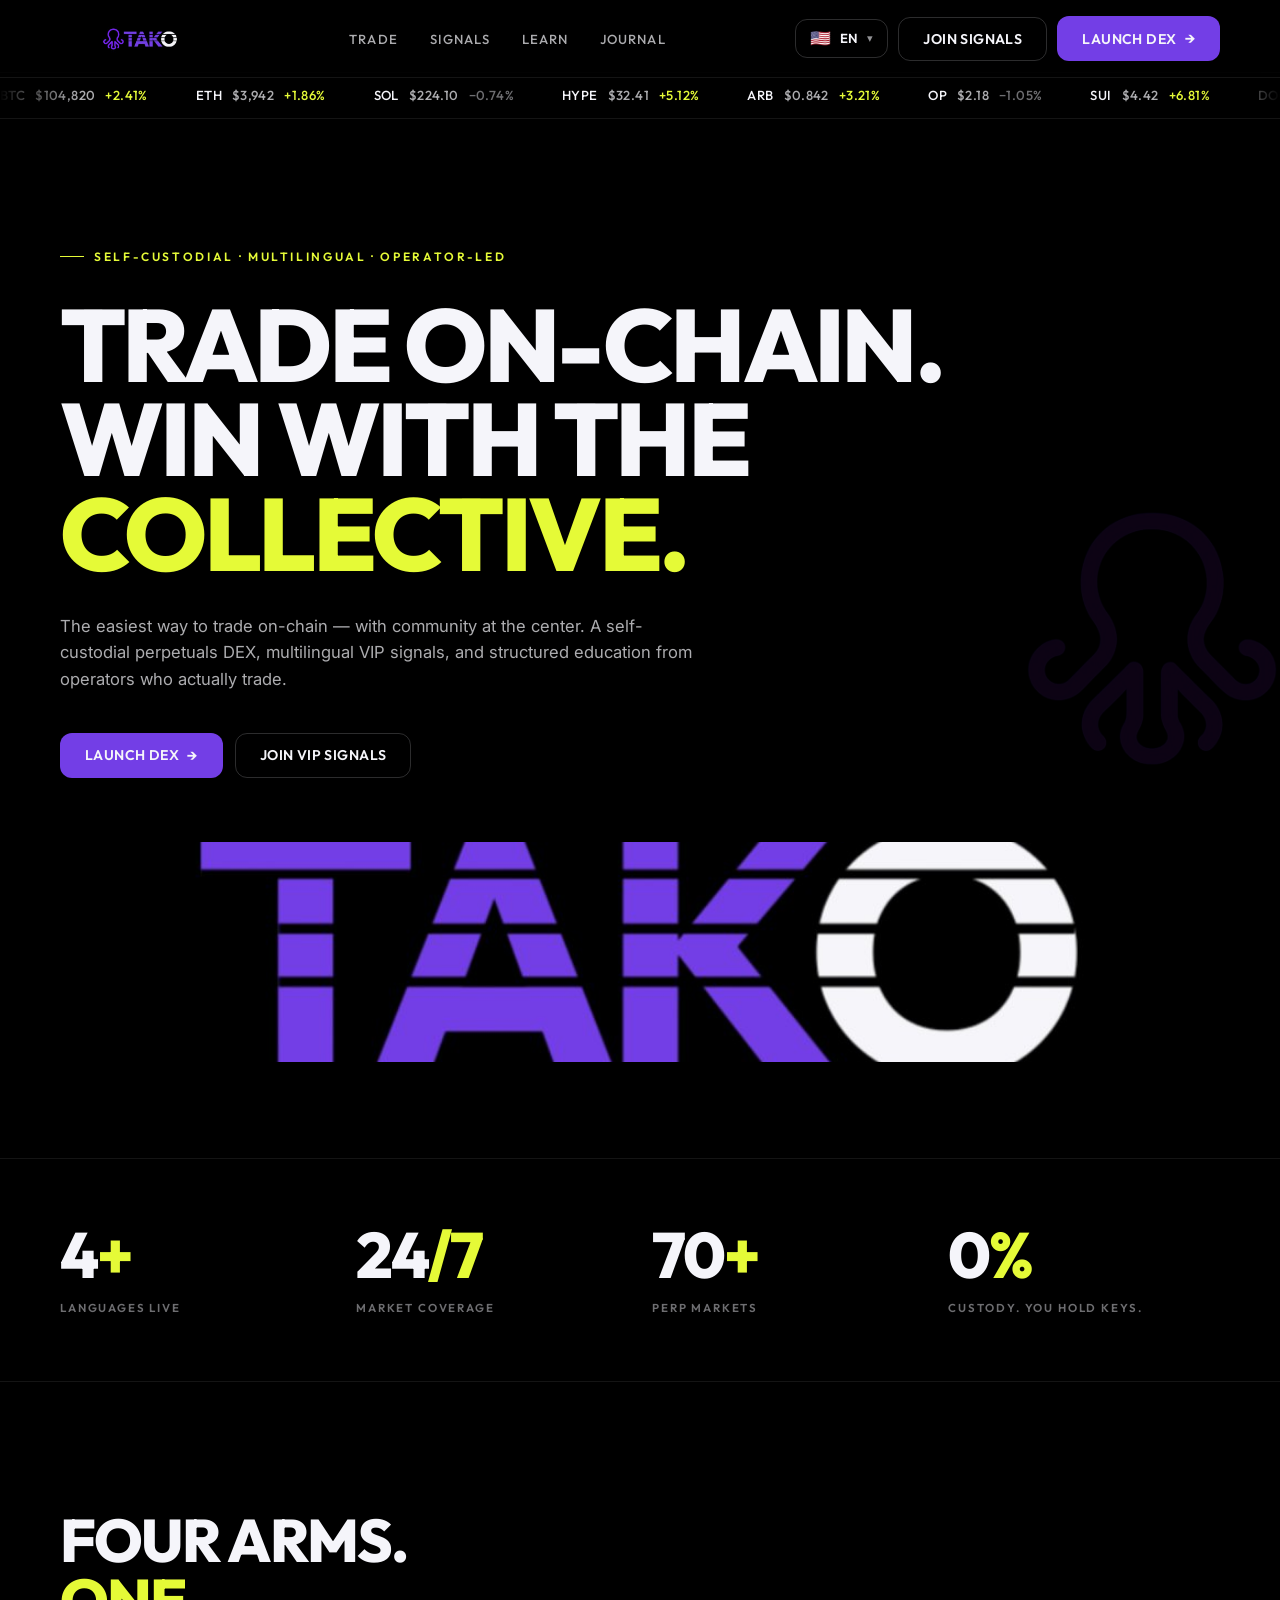
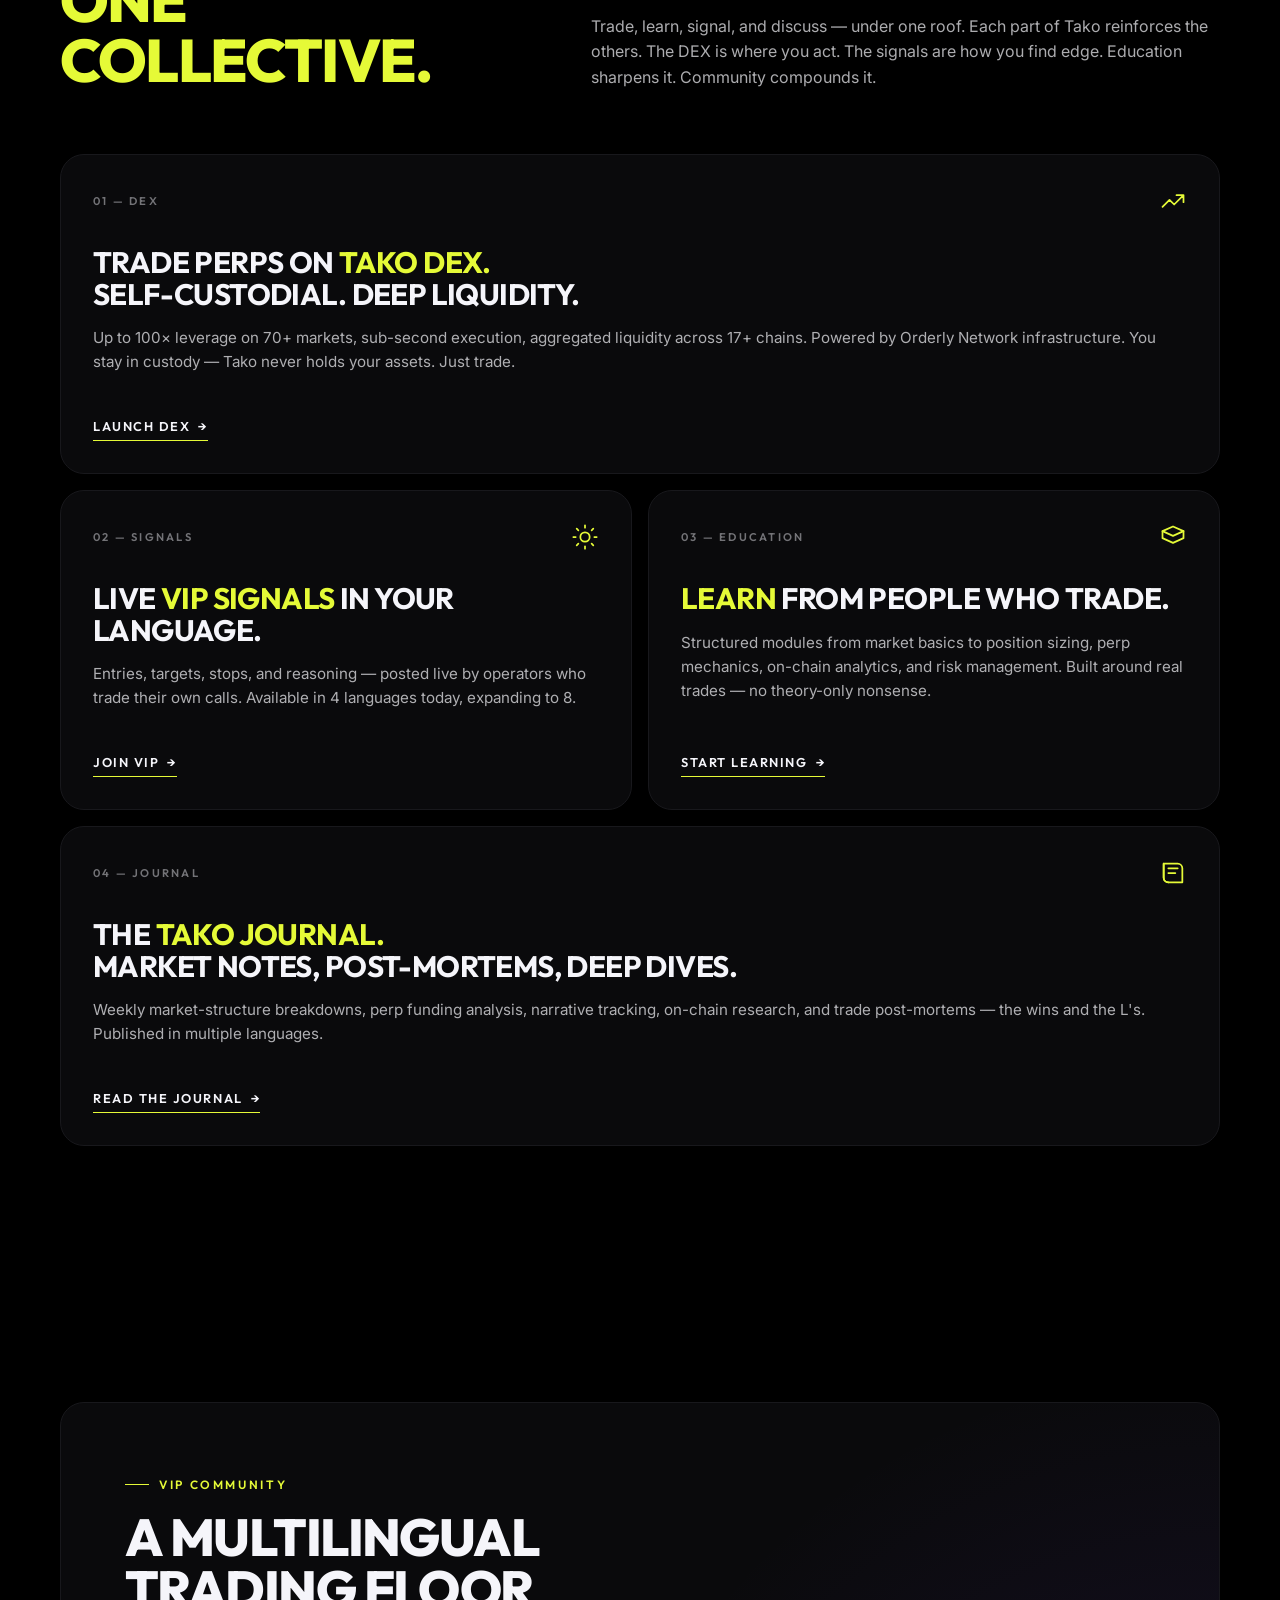
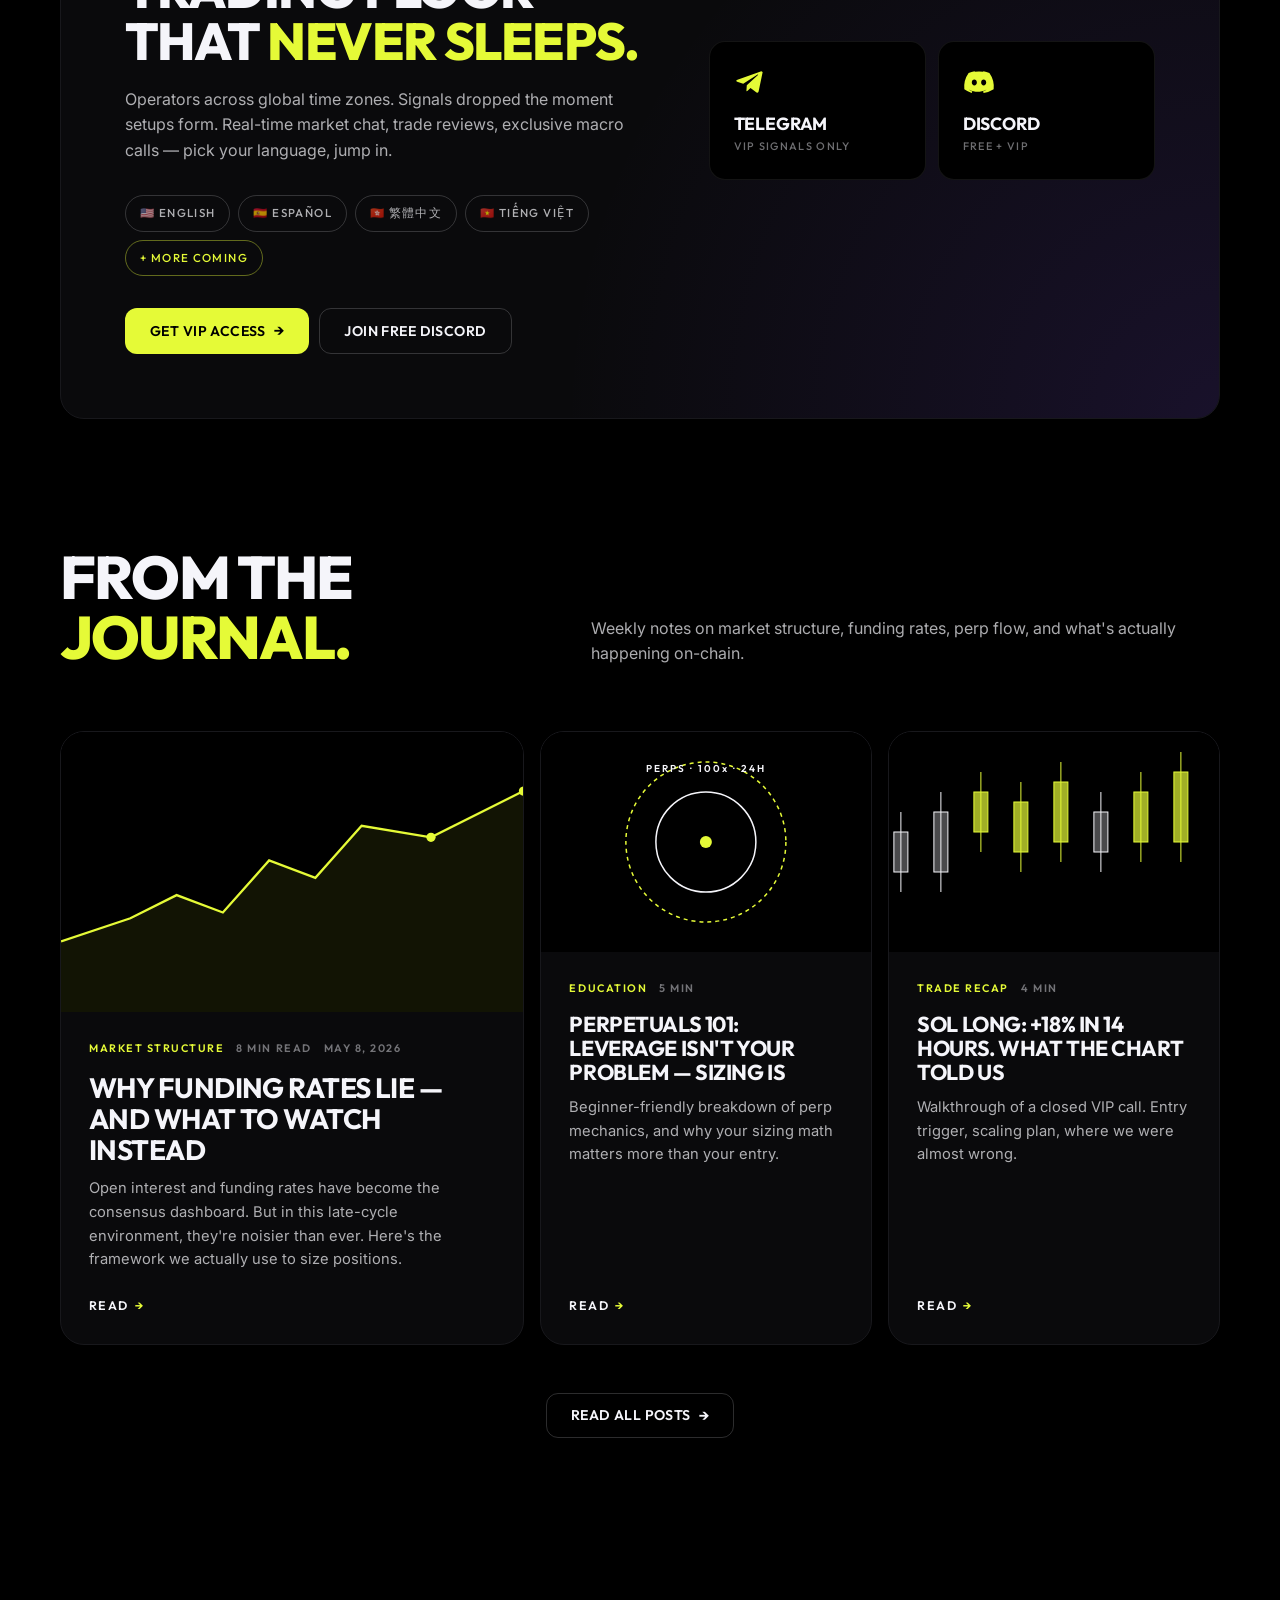
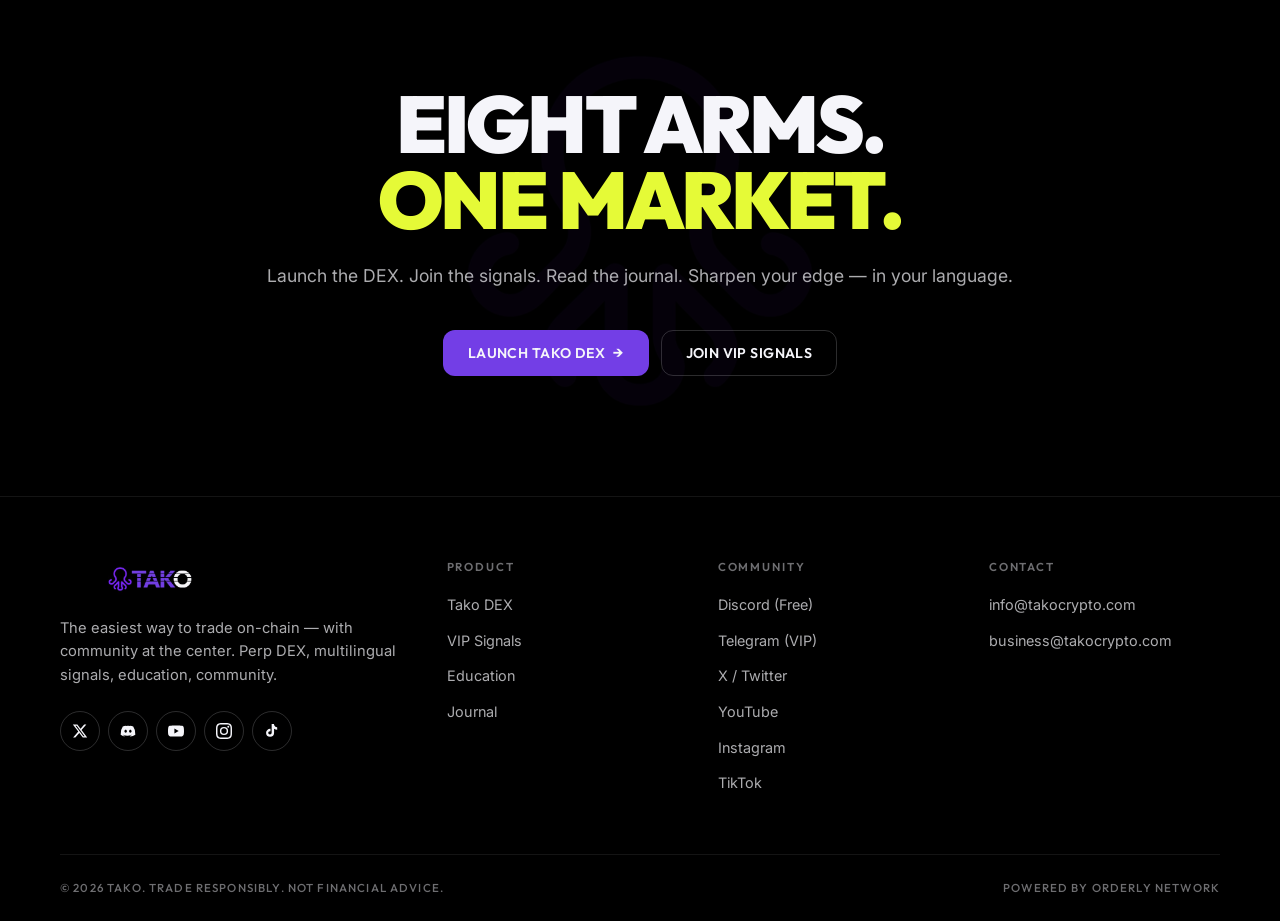
==== commit afec8da0: "changes" ====
--- a/tako-site/index.html
+++ b/tako-site/index.html
@@ -3,10 +3,10 @@
 <head>
 <meta charset="utf-8">
 <meta name="viewport" content="width=device-width, initial-scale=1">
-<title>Tako — Trade On-Chain. Win With The Collective.</title>
-<meta name="description" content="The easiest way to trade on-chain, with community at the center. Tako gives you a self-custodial perp DEX, multilingual VIP signals, and structured education — all in one place.">
-<meta property="og:title" content="Tako — Trade On-Chain. Win With The Collective.">
-<meta property="og:description" content="Self-custodial perp DEX, multilingual signals, education, community.">
+<title data-i18n="meta.title">Tako — Trade On-Chain. Win With The Collective.</title>
+<meta name="description" data-i18n-attr="content" data-i18n="meta.description" content="The easiest way to trade on-chain, with community at the center. Tako gives you a self-custodial perp DEX, multilingual VIP signals, and structured education — all in one place.">
+<meta property="og:title" data-i18n-attr="content" data-i18n="meta.title" content="Tako — Trade On-Chain. Win With The Collective.">
+<meta property="og:description" data-i18n-attr="content" data-i18n="meta.ogDescription" content="Self-custodial perp DEX, multilingual signals, education, community.">
 <meta property="og:type" content="website">
 <link rel="icon" type="image/png" href="assets/logos/octopus.png">
 <link rel="stylesheet" href="assets/style.css">
@@ -21,26 +21,49 @@
     </a>
     <nav>
       <ul class="nav__links">
-        <li><a href="#trade">Trade</a></li>
-        <li><a href="#signals">Signals</a></li>
-        <li><a href="#learn">Learn</a></li>
-        <li><a href="#journal">Journal</a></li>
+        <li><a href="#trade" data-i18n="nav.trade">Trade</a></li>
+        <li><a href="#signals" data-i18n="nav.signals">Signals</a></li>
+        <li><a href="#learn" data-i18n="nav.learn">Learn</a></li>
+        <li><a href="#journal" data-i18n="nav.journal">Journal</a></li>
       </ul>
     </nav>
     <div class="nav__cta">
-      <a href="https://upgrade.chat/takoden/upgrades" class="btn btn-secondary" target="_blank" rel="noopener">Join Signals</a>
+      <!-- Language switcher -->
+      <div class="lang-switcher">
+        <button class="lang-switcher__btn" aria-label="Change language" aria-haspopup="true" aria-expanded="false">
+          <span class="lang-switcher__flag" id="currentFlag">🇺🇸</span>
+          <span class="lang-switcher__code" id="currentCode">EN</span>
+          <span class="lang-switcher__caret">▾</span>
+        </button>
+        <ul class="lang-switcher__menu" role="menu">
+          <li role="menuitem"><button data-lang="en"><span class="lang-flag">🇺🇸</span><span class="lang-label">English</span></button></li>
+          <li role="menuitem"><button data-lang="es"><span class="lang-flag">🇪🇸</span><span class="lang-label">Español</span></button></li>
+          <li role="menuitem"><button data-lang="zh"><span class="lang-flag">🇭🇰</span><span class="lang-label">繁體中文</span></button></li>
+          <li role="menuitem"><button data-lang="vi"><span class="lang-flag">🇻🇳</span><span class="lang-label">Tiếng Việt</span></button></li>
+        </ul>
+      </div>
+      <a href="https://upgrade.chat/takoden/upgrades" class="btn btn-secondary" target="_blank" rel="noopener" data-i18n="nav.joinSignals">Join Signals</a>
       <a href="https://takodex.com" class="btn btn-primary" target="_blank" rel="noopener">
-        Launch DEX <span class="btn-arrow">→</span>
+        <span data-i18n="nav.launchDex">Launch DEX</span> <span class="btn-arrow">→</span>
       </a>
-      <button class="nav__burger" aria-label="Menu">Menu</button>
+      <button class="nav__burger" aria-label="Menu" data-i18n="nav.menu">Menu</button>
     </div>
   </div>
 </header>
 
-<!-- ============== TICKER (DYNAMIC) ============== -->
+<!-- ============== TICKER ============== -->
 <div class="ticker" aria-hidden="true">
-  <div class="ticker__track" id="ticker-track">
-    <!-- Populated dynamically via CoinGecko API -->
+  <div class="ticker__track">
+    <span class="ticker__item"><span class="ticker__symbol">BTC</span><span class="ticker__price">$104,820</span><span class="ticker__delta-up">+2.41%</span></span>
+    <span class="ticker__item"><span class="ticker__symbol">ETH</span><span class="ticker__price">$3,942</span><span class="ticker__delta-up">+1.86%</span></span>
+    <span class="ticker__item"><span class="ticker__symbol">SOL</span><span class="ticker__price">$224.10</span><span class="ticker__delta-down">−0.74%</span></span>
+    <span class="ticker__item"><span class="ticker__symbol">HYPE</span><span class="ticker__price">$32.41</span><span class="ticker__delta-up">+5.12%</span></span>
+    <span class="ticker__item"><span class="ticker__symbol">ARB</span><span class="ticker__price">$0.842</span><span class="ticker__delta-up">+3.21%</span></span>
+    <span class="ticker__item"><span class="ticker__symbol">OP</span><span class="ticker__price">$2.18</span><span class="ticker__delta-down">−1.05%</span></span>
+    <span class="ticker__item"><span class="ticker__symbol">SUI</span><span class="ticker__price">$4.42</span><span class="ticker__delta-up">+6.81%</span></span>
+    <span class="ticker__item"><span class="ticker__symbol">DOGE</span><span class="ticker__price">$0.391</span><span class="ticker__delta-down">−0.92%</span></span>
+    <span class="ticker__item"><span class="ticker__symbol">AVAX</span><span class="ticker__price">$48.21</span><span class="ticker__delta-up">+2.15%</span></span>
+    <span class="ticker__item"><span class="ticker__symbol">LINK</span><span class="ticker__price">$24.10</span><span class="ticker__delta-up">+1.92%</span></span>
   </div>
 </div>
 
@@ -50,20 +73,20 @@
 
   <div class="container">
     <div class="hero__inner">
-      <div class="hero__eyebrow eyebrow">Self-custodial · Multilingual · Operator-led</div>
+      <div class="hero__eyebrow eyebrow" data-i18n="hero.eyebrow">Self-custodial · Multilingual · Operator-led</div>
       <h1 class="display hero__title">
-        <span class="line">TRADE ON-CHAIN.</span>
-        <span class="line">WIN WITH THE</span>
-        <span class="line"><span class="accent">COLLECTIVE.</span></span>
+        <span class="line" data-i18n="hero.line1">TRADE ON-CHAIN.</span>
+        <span class="line" data-i18n="hero.line2">WIN WITH THE</span>
+        <span class="line"><span class="accent" data-i18n="hero.line3">COLLECTIVE.</span></span>
       </h1>
-      <p class="lead hero__lead">
+      <p class="lead hero__lead" data-i18n="hero.lead">
         The easiest way to trade on-chain — with community at the center. A self-custodial perpetuals DEX, multilingual VIP signals, and structured education from operators who actually trade.
       </p>
       <div class="hero__cta">
         <a href="https://takodex.com" class="btn btn-primary" target="_blank" rel="noopener">
-          Launch DEX <span class="btn-arrow">→</span>
+          <span data-i18n="hero.ctaPrimary">Launch DEX</span> <span class="btn-arrow">→</span>
         </a>
-        <a href="https://upgrade.chat/takoden/upgrades" class="btn btn-secondary" target="_blank" rel="noopener">Join VIP Signals</a>
+        <a href="https://upgrade.chat/takoden/upgrades" class="btn btn-secondary" target="_blank" rel="noopener" data-i18n="hero.ctaSecondary">Join VIP Signals</a>
       </div>
     </div>
 
@@ -79,19 +102,19 @@
     <div class="stats__grid">
       <div class="stat reveal">
         <div class="stat__value">4<span class="unit">+</span></div>
-        <div class="stat__label">Languages Live</div>
+        <div class="stat__label" data-i18n="stats.languages">Languages Live</div>
       </div>
       <div class="stat reveal">
         <div class="stat__value">24<span class="unit">/7</span></div>
-        <div class="stat__label">Market Coverage</div>
+        <div class="stat__label" data-i18n="stats.coverage">Market Coverage</div>
       </div>
       <div class="stat reveal">
         <div class="stat__value">70<span class="unit">+</span></div>
-        <div class="stat__label">Perp Markets</div>
+        <div class="stat__label" data-i18n="stats.markets">Perp Markets</div>
       </div>
       <div class="stat reveal">
         <div class="stat__value">0<span class="unit">%</span></div>
-        <div class="stat__label">Custody. You hold keys.</div>
+        <div class="stat__label" data-i18n="stats.custody">Custody. You hold keys.</div>
       </div>
     </div>
   </div>
@@ -101,8 +124,8 @@
 <section class="section" id="trade">
   <div class="container">
     <div class="section-head reveal">
-      <h2 class="section-head__title">FOUR ARMS.<br><span class="accent">ONE COLLECTIVE.</span></h2>
-      <p class="section-head__lead">
+      <h2 class="section-head__title"><span data-i18n="pillars.headlineA">FOUR ARMS.</span><br><span class="accent" data-i18n="pillars.headlineB">ONE COLLECTIVE.</span></h2>
+      <p class="section-head__lead" data-i18n="pillars.lead">
         Trade, learn, signal, and discuss — under one roof. Each part of Tako reinforces the others. The DEX is where you act. The signals are how you find edge. Education sharpens it. Community compounds it.
       </p>
     </div>
@@ -111,50 +134,50 @@
 
       <article class="pillar pillar--wide reveal">
         <div class="pillar__head">
-          <span class="pillar__num">01 — DEX</span>
+          <span class="pillar__num"><span data-i18n="pillars.dex.num">01 — DEX</span></span>
           <svg class="pillar__icon" viewBox="0 0 24 24"><path d="M3 17l6-6 4 4 8-8M21 7v6M21 7h-6"/></svg>
         </div>
-        <h3 class="pillar__title">TRADE PERPS ON <span class="accent">TAKO DEX.</span><br>SELF-CUSTODIAL. DEEP LIQUIDITY.</h3>
-        <p class="pillar__body">
+        <h3 class="pillar__title" data-i18n="pillars.dex.title" data-i18n-html="true">TRADE PERPS ON <span class="accent">TAKO DEX.</span><br>SELF-CUSTODIAL. DEEP LIQUIDITY.</h3>
+        <p class="pillar__body" data-i18n="pillars.dex.body">
           Up to 100× leverage on 70+ markets, sub-second execution, aggregated liquidity across 17+ chains. Powered by Orderly Network infrastructure. You stay in custody — Tako never holds your assets. Just trade.
         </p>
-        <a href="https://takodex.com" class="btn-link pillar__link" target="_blank" rel="noopener">Launch DEX →</a>
+        <a href="https://takodex.com" class="btn-link pillar__link" target="_blank" rel="noopener"><span data-i18n="pillars.dex.cta">Launch DEX</span> →</a>
       </article>
 
       <article class="pillar reveal" id="signals">
         <div class="pillar__head">
-          <span class="pillar__num">02 — Signals</span>
+          <span class="pillar__num"><span data-i18n="pillars.signals.num">02 — Signals</span></span>
           <svg class="pillar__icon" viewBox="0 0 24 24"><circle cx="12" cy="12" r="4"/><path d="M12 2v2M12 20v2M4.9 4.9l1.4 1.4M17.7 17.7l1.4 1.4M2 12h2M20 12h2M4.9 19.1l1.4-1.4M17.7 6.3l1.4-1.4"/></svg>
         </div>
-        <h3 class="pillar__title">LIVE <span class="accent">VIP SIGNALS</span> IN YOUR LANGUAGE.</h3>
-        <p class="pillar__body">
+        <h3 class="pillar__title" data-i18n="pillars.signals.title" data-i18n-html="true">LIVE <span class="accent">VIP SIGNALS</span> IN YOUR LANGUAGE.</h3>
+        <p class="pillar__body" data-i18n="pillars.signals.body">
           Entries, targets, stops, and reasoning — posted live by operators who trade their own calls. Available in 4 languages today, expanding to 8.
         </p>
-        <a href="https://upgrade.chat/takoden/upgrades" class="btn-link pillar__link" target="_blank" rel="noopener">Join VIP →</a>
+        <a href="https://upgrade.chat/takoden/upgrades" class="btn-link pillar__link" target="_blank" rel="noopener"><span data-i18n="pillars.signals.cta">Join VIP</span> →</a>
       </article>
 
       <article class="pillar reveal" id="learn">
         <div class="pillar__head">
-          <span class="pillar__num">03 — Education</span>
+          <span class="pillar__num"><span data-i18n="pillars.edu.num">03 — Education</span></span>
           <svg class="pillar__icon" viewBox="0 0 24 24"><path d="M3 7l9-4 9 4-9 4-9-4z"/><path d="M3 7v6l9 4 9-4V7"/></svg>
         </div>
-        <h3 class="pillar__title"><span class="accent">LEARN</span> FROM PEOPLE WHO TRADE.</h3>
-        <p class="pillar__body">
+        <h3 class="pillar__title" data-i18n="pillars.edu.title" data-i18n-html="true"><span class="accent">LEARN</span> FROM PEOPLE WHO TRADE.</h3>
+        <p class="pillar__body" data-i18n="pillars.edu.body">
           Structured modules from market basics to position sizing, perp mechanics, on-chain analytics, and risk management. Built around real trades — no theory-only nonsense.
         </p>
-        <a href="education.html" class="btn-link pillar__link">Start learning →</a>
+        <a href="education.html" class="btn-link pillar__link"><span data-i18n="pillars.edu.cta">Start learning</span> →</a>
       </article>
 
       <article class="pillar pillar--wide reveal" id="journal">
         <div class="pillar__head">
-          <span class="pillar__num">04 — Journal</span>
+          <span class="pillar__num"><span data-i18n="pillars.journal.num">04 — Journal</span></span>
           <svg class="pillar__icon" viewBox="0 0 24 24"><path d="M4 4h12a4 4 0 0 1 4 4v12H8a4 4 0 0 1-4-4V4z"/><path d="M4 4v12a4 4 0 0 0 4 4"/><path d="M8 8h8M8 12h6"/></svg>
         </div>
-        <h3 class="pillar__title">THE <span class="accent">TAKO JOURNAL.</span><br>MARKET NOTES, POST-MORTEMS, DEEP DIVES.</h3>
-        <p class="pillar__body">
+        <h3 class="pillar__title" data-i18n="pillars.journal.title" data-i18n-html="true">THE <span class="accent">TAKO JOURNAL.</span><br>MARKET NOTES, POST-MORTEMS, DEEP DIVES.</h3>
+        <p class="pillar__body" data-i18n="pillars.journal.body">
           Weekly market-structure breakdowns, perp funding analysis, narrative tracking, on-chain research, and trade post-mortems — the wins and the L's. Published in multiple languages.
         </p>
-        <a href="blog.html" class="btn-link pillar__link">Read the Journal →</a>
+        <a href="blog.html" class="btn-link pillar__link"><span data-i18n="pillars.journal.cta">Read the Journal</span> →</a>
       </article>
 
     </div>
@@ -167,21 +190,21 @@
     <div class="community-card">
       <div class="community-card__inner">
         <div>
-          <div class="eyebrow">VIP Community</div>
-          <h2 class="community__title">A MULTILINGUAL TRADING FLOOR THAT <span class="accent">NEVER SLEEPS.</span></h2>
-          <p class="community__lead">
+          <div class="eyebrow" data-i18n="community.eyebrow">VIP Community</div>
+          <h2 class="community__title" data-i18n="community.title" data-i18n-html="true">A MULTILINGUAL TRADING FLOOR THAT <span class="accent">NEVER SLEEPS.</span></h2>
+          <p class="community__lead" data-i18n="community.lead">
             Operators across global time zones. Signals dropped the moment setups form. Real-time market chat, trade reviews, exclusive macro calls — pick your language, jump in.
           </p>
           <div class="lang-chips">
-            <span class="lang-chip">EN English</span>
-            <span class="lang-chip">ES Español</span>
-            <span class="lang-chip">繁中 Traditional Chinese</span>
-            <span class="lang-chip">VN Tiếng Việt</span>
-            <span class="lang-chip" style="color: var(--yellow); border-color: var(--yellow-dim);">+ More coming</span>
+            <span class="lang-chip">🇺🇸 English</span>
+            <span class="lang-chip">🇪🇸 Español</span>
+            <span class="lang-chip">🇭🇰 繁體中文</span>
+            <span class="lang-chip">🇻🇳 Tiếng Việt</span>
+            <span class="lang-chip" style="color: var(--yellow); border-color: var(--yellow-dim);" data-i18n="community.moreComing">+ More coming</span>
           </div>
           <div class="community__cta">
-            <a href="https://upgrade.chat/takoden/upgrades" class="btn btn-yellow" target="_blank" rel="noopener">Get VIP Access <span class="btn-arrow">→</span></a>
-            <a href="https://discord.gg/CjTGnr7c5G" class="btn btn-secondary" target="_blank" rel="noopener">Join Free Discord</a>
+            <a href="https://upgrade.chat/takoden/upgrades" class="btn btn-yellow" target="_blank" rel="noopener"><span data-i18n="community.ctaPrimary">Get VIP Access</span> <span class="btn-arrow">→</span></a>
+            <a href="https://discord.gg/CjTGnr7c5G" class="btn btn-secondary" target="_blank" rel="noopener" data-i18n="community.ctaSecondary">Join Free Discord</a>
           </div>
         </div>
 
@@ -190,14 +213,14 @@
             <svg class="platform__icon" viewBox="0 0 24 24"><path d="M21.5 4.5L18.5 19c-.2 1-.8 1.3-1.6.8l-4.5-3.3-2.2 2.1c-.2.2-.4.4-.9.4l.3-4.6 8.4-7.6c.4-.3-.1-.5-.6-.2L6.9 13.3l-4.5-1.4c-1-.3-1-1 .2-1.5L20 4.1c.8-.3 1.5.2 1.5 1.4z"/></svg>
             <div>
               <div class="platform__name">Telegram</div>
-              <div class="platform__meta">VIP signals only</div>
+              <div class="platform__meta" data-i18n="community.telegramMeta">VIP signals only</div>
             </div>
           </a>
           <a href="https://discord.gg/CjTGnr7c5G" class="platform" target="_blank" rel="noopener">
             <svg class="platform__icon" viewBox="0 0 24 24"><path d="M19.8 5.3A18 18 0 0 0 15.3 4l-.2.4a16 16 0 0 0-6.2 0L8.7 4A18 18 0 0 0 4.2 5.3 18 18 0 0 0 1 17.5a18 18 0 0 0 5.5 2.7l.5-1c-1-.4-1.7-.8-2.5-1.3l.2-.1c2 1 4.3 1.5 6.3 1.5 2 0 4.3-.4 6.3-1.5l.2.1c-.8.5-1.5.9-2.5 1.3l.5 1A18 18 0 0 0 23 17.5a18 18 0 0 0-3.2-12.2zM8.5 14.6c-1 0-1.9-1-1.9-2.2 0-1.2.8-2.2 1.9-2.2 1 0 1.9 1 1.9 2.2 0 1.2-.8 2.2-1.9 2.2zm7 0c-1 0-1.9-1-1.9-2.2 0-1.2.8-2.2 1.9-2.2 1 0 1.9 1 1.9 2.2 0 1.2-.8 2.2-1.9 2.2z"/></svg>
             <div>
               <div class="platform__name">Discord</div>
-              <div class="platform__meta">Free + VIP</div>
+              <div class="platform__meta" data-i18n="community.discordMeta">Free + VIP</div>
             </div>
           </a>
         </div>
@@ -210,8 +233,8 @@
 <section class="section" style="padding-top: 0;">
   <div class="container">
     <div class="section-head reveal">
-      <h2 class="section-head__title">FROM THE <span class="accent">JOURNAL.</span></h2>
-      <p class="section-head__lead">Weekly notes on market structure, funding rates, perp flow, and what's actually happening on-chain.</p>
+      <h2 class="section-head__title"><span data-i18n="journalTeaser.headA">FROM THE</span> <span class="accent" data-i18n="journalTeaser.headB">JOURNAL.</span></h2>
+      <p class="section-head__lead" data-i18n="journalTeaser.lead">Weekly notes on market structure, funding rates, perp flow, and what's actually happening on-chain.</p>
     </div>
 
     <div class="journal-grid">
@@ -220,23 +243,21 @@
         <div class="article__thumb">
           <svg viewBox="0 0 400 280" preserveAspectRatio="xMidYMid slice">
             <rect width="400" height="280" fill="#000000"/>
-            <path d="M0 200 L 60 180 L 100 160 L 140 175 L 180 130 L 220 145 L 260 100 L 320 110 L 400 70"
-                  stroke="#e5fa37" stroke-width="2" fill="none"/>
-            <path d="M0 200 L 60 180 L 100 160 L 140 175 L 180 130 L 220 145 L 260 100 L 320 110 L 400 70 L 400 280 L 0 280 Z"
-                  fill="#e5fa37" fill-opacity="0.08"/>
+            <path d="M0 200 L 60 180 L 100 160 L 140 175 L 180 130 L 220 145 L 260 100 L 320 110 L 400 70" stroke="#e5fa37" stroke-width="2" fill="none"/>
+            <path d="M0 200 L 60 180 L 100 160 L 140 175 L 180 130 L 220 145 L 260 100 L 320 110 L 400 70 L 400 280 L 0 280 Z" fill="#e5fa37" fill-opacity="0.08"/>
             <circle cx="320" cy="110" r="4" fill="#e5fa37"/>
             <circle cx="400" cy="70" r="4" fill="#e5fa37"/>
           </svg>
         </div>
         <div class="article__body">
           <div class="article__meta">
-            <span class="article__tag">Market Structure</span>
-            <span>8 min read</span>
-            <span>May 8, 2026</span>
+            <span class="article__tag" data-i18n="articles.a1.tag">Market Structure</span>
+            <span data-i18n="articles.a1.readtime">8 min read</span>
+            <span data-i18n="articles.a1.date">May 8, 2026</span>
           </div>
-          <h3 class="article__title">Why Funding Rates Lie — And What To Watch Instead</h3>
-          <p class="article__excerpt">Open interest and funding rates have become the consensus dashboard. But in this late-cycle environment, they're noisier than ever. Here's the framework we actually use to size positions.</p>
-          <a href="post.html" class="article__read">Read</a>
+          <h3 class="article__title" data-i18n="articles.a1.title">Why Funding Rates Lie — And What To Watch Instead</h3>
+          <p class="article__excerpt" data-i18n="articles.a1.excerpt">Open interest and funding rates have become the consensus dashboard. But in this late-cycle environment, they're noisier than ever. Here's the framework we actually use to size positions.</p>
+          <a href="post.html" class="article__read" data-i18n="articles.read">Read</a>
         </div>
       </article>
 
@@ -252,12 +273,12 @@
         </div>
         <div class="article__body">
           <div class="article__meta">
-            <span class="article__tag">Education</span>
-            <span>5 min</span>
+            <span class="article__tag" data-i18n="articles.a2.tag">Education</span>
+            <span data-i18n="articles.a2.readtime">5 min</span>
           </div>
-          <h3 class="article__title">Perpetuals 101: Leverage Isn't Your Problem — Sizing Is</h3>
-          <p class="article__excerpt">Beginner-friendly breakdown of perp mechanics, and why your sizing math matters more than your entry.</p>
-          <a href="post.html" class="article__read">Read</a>
+          <h3 class="article__title" data-i18n="articles.a2.title">Perpetuals 101: Leverage Isn't Your Problem — Sizing Is</h3>
+          <p class="article__excerpt" data-i18n="articles.a2.excerpt">Beginner-friendly breakdown of perp mechanics, and why your sizing math matters more than your entry.</p>
+          <a href="post.html" class="article__read" data-i18n="articles.read">Read</a>
         </div>
       </article>
 
@@ -287,19 +308,19 @@
         </div>
         <div class="article__body">
           <div class="article__meta">
-            <span class="article__tag">Trade Recap</span>
-            <span>4 min</span>
+            <span class="article__tag" data-i18n="articles.a3.tag">Trade Recap</span>
+            <span data-i18n="articles.a3.readtime">4 min</span>
           </div>
-          <h3 class="article__title">SOL Long: +18% In 14 Hours. What The Chart Told Us</h3>
-          <p class="article__excerpt">Walkthrough of a closed VIP call. Entry trigger, scaling plan, where we were almost wrong.</p>
-          <a href="post.html" class="article__read">Read</a>
+          <h3 class="article__title" data-i18n="articles.a3.title">SOL Long: +18% In 14 Hours. What The Chart Told Us</h3>
+          <p class="article__excerpt" data-i18n="articles.a3.excerpt">Walkthrough of a closed VIP call. Entry trigger, scaling plan, where we were almost wrong.</p>
+          <a href="post.html" class="article__read" data-i18n="articles.read">Read</a>
         </div>
       </article>
 
     </div>
 
     <div class="center-cta">
-      <a href="blog.html" class="btn btn-secondary">Read all posts <span class="btn-arrow">→</span></a>
+      <a href="blog.html" class="btn btn-secondary"><span data-i18n="journalTeaser.cta">Read all posts</span> <span class="btn-arrow">→</span></a>
     </div>
   </div>
 </section>
@@ -311,15 +332,15 @@
   </div>
   <div class="container">
     <div class="cta-stripe__inner reveal">
-      <h2 class="cta-stripe__title">EIGHT ARMS.<br><span class="accent">ONE MARKET.</span></h2>
-      <p class="cta-stripe__lead">
+      <h2 class="cta-stripe__title"><span data-i18n="ctaStripe.headA">EIGHT ARMS.</span><br><span class="accent" data-i18n="ctaStripe.headB">ONE MARKET.</span></h2>
+      <p class="cta-stripe__lead" data-i18n="ctaStripe.lead">
         Launch the DEX. Join the signals. Read the journal. Sharpen your edge — in your language.
       </p>
       <div class="cta-stripe__buttons">
         <a href="https://takodex.com" class="btn btn-primary" target="_blank" rel="noopener">
-          Launch Tako DEX <span class="btn-arrow">→</span>
+          <span data-i18n="ctaStripe.ctaPrimary">Launch Tako DEX</span> <span class="btn-arrow">→</span>
         </a>
-        <a href="https://upgrade.chat/takoden/upgrades" class="btn btn-secondary" target="_blank" rel="noopener">Join VIP Signals</a>
+        <a href="https://upgrade.chat/takoden/upgrades" class="btn btn-secondary" target="_blank" rel="noopener" data-i18n="ctaStripe.ctaSecondary">Join VIP Signals</a>
       </div>
     </div>
   </div>
@@ -331,7 +352,7 @@
     <div class="footer__grid">
       <div class="footer__brand">
         <img src="assets/logos/lockup-dark.png" alt="Tako">
-        <p class="footer__tagline">The easiest way to trade on-chain — with community at the center. Perp DEX, multilingual signals, education, community.</p>
+        <p class="footer__tagline" data-i18n="footer.tagline">The easiest way to trade on-chain — with community at the center. Perp DEX, multilingual signals, education, community.</p>
         <div class="socials">
           <a href="https://x.com/takotrading" target="_blank" rel="noopener" aria-label="X / Twitter"><svg viewBox="0 0 24 24" fill="currentColor"><path d="M18.244 2.25h3.308l-7.227 8.26 8.502 11.24H16.17l-5.214-6.817L4.99 21.75H1.68l7.73-8.835L1.254 2.25H8.08l4.713 6.231zm-1.161 17.52h1.833L7.084 4.126H5.117z"/></svg></a>
           <a href="https://discord.gg/CjTGnr7c5G" target="_blank" rel="noopener" aria-label="Discord"><svg viewBox="0 0 24 24" fill="currentColor"><path d="M19.8 5.3A18 18 0 0 0 15.3 4l-.2.4a16 16 0 0 0-6.2 0L8.7 4A18 18 0 0 0 4.2 5.3 18 18 0 0 0 1 17.5a18 18 0 0 0 5.5 2.7l.5-1c-1-.4-1.7-.8-2.5-1.3l.2-.1c2 1 4.3 1.5 6.3 1.5 2 0 4.3-.4 6.3-1.5l.2.1c-.8.5-1.5.9-2.5 1.3l.5 1A18 18 0 0 0 23 17.5a18 18 0 0 0-3.2-12.2zM8.5 14.6c-1 0-1.9-1-1.9-2.2 0-1.2.8-2.2 1.9-2.2 1 0 1.9 1 1.9 2.2 0 1.2-.8 2.2-1.9 2.2zm7 0c-1 0-1.9-1-1.9-2.2 0-1.2.8-2.2 1.9-2.2 1 0 1.9 1 1.9 2.2 0 1.2-.8 2.2-1.9 2.2z"/></svg></a>
@@ -341,19 +362,19 @@
         </div>
       </div>
       <div class="footer__col">
-        <h4>Product</h4>
+        <h4 data-i18n="footer.colProduct">Product</h4>
         <ul>
           <li><a href="https://takodex.com" target="_blank" rel="noopener">Tako DEX</a></li>
-          <li><a href="https://upgrade.chat/takoden/upgrades" target="_blank" rel="noopener">VIP Signals</a></li>
-          <li><a href="education.html">Education</a></li>
-          <li><a href="blog.html">Journal</a></li>
+          <li><a href="https://upgrade.chat/takoden/upgrades" target="_blank" rel="noopener" data-i18n="footer.linkSignals">VIP Signals</a></li>
+          <li><a href="education.html" data-i18n="footer.linkEducation">Education</a></li>
+          <li><a href="blog.html" data-i18n="footer.linkJournal">Journal</a></li>
         </ul>
       </div>
       <div class="footer__col">
-        <h4>Community</h4>
+        <h4 data-i18n="footer.colCommunity">Community</h4>
         <ul>
-          <li><a href="https://discord.gg/CjTGnr7c5G" target="_blank" rel="noopener">Discord (Free)</a></li>
-          <li><a href="https://upgrade.chat/takoden/upgrades" target="_blank" rel="noopener">Telegram (VIP)</a></li>
+          <li><a href="https://discord.gg/CjTGnr7c5G" target="_blank" rel="noopener" data-i18n="footer.linkDiscord">Discord (Free)</a></li>
+          <li><a href="https://upgrade.chat/takoden/upgrades" target="_blank" rel="noopener" data-i18n="footer.linkTelegram">Telegram (VIP)</a></li>
           <li><a href="https://x.com/takotrading" target="_blank" rel="noopener">X / Twitter</a></li>
           <li><a href="https://youtube.com/@takotrading" target="_blank" rel="noopener">YouTube</a></li>
           <li><a href="https://instagram.com/takotrading" target="_blank" rel="noopener">Instagram</a></li>
@@ -361,20 +382,21 @@
         </ul>
       </div>
       <div class="footer__col">
-        <h4>Contact</h4>
+        <h4 data-i18n="footer.colContact">Contact</h4>
         <ul>
-          <li><a href="mailto:info@takotrading.com">info@takotrading.com</a></li>
-          <li><a href="mailto:business@takotrading.com">business@takotrading.com</a></li>
+          <li><a href="mailto:info@takocrypto.com">info@takocrypto.com</a></li>
+          <li><a href="mailto:business@takocrypto.com">business@takocrypto.com</a></li>
         </ul>
       </div>
     </div>
     <div class="footer__bottom">
-      <div>© 2026 Tako. Trade responsibly. Not financial advice.</div>
-      <div>Powered by Orderly Network</div>
+      <div data-i18n="footer.copyright">© 2026 Tako. Trade responsibly. Not financial advice.</div>
+      <div data-i18n="footer.poweredBy">Powered by Orderly Network</div>
     </div>
   </div>
 </footer>
 
+<script src="assets/i18n.js"></script>
 <script src="assets/script.js"></script>
 </body>
 </html>
--- a/tako-site/assets/style.css
+++ b/tako-site/assets/style.css
@@ -1039,3 +1039,133 @@
   margin-top: 48px;
   text-align: center;
 }
+
+/* ==========================================================================
+   LANGUAGE SWITCHER
+   ========================================================================== */
+
+.lang-switcher {
+  position: relative;
+}
+
+.lang-switcher__btn {
+  display: inline-flex;
+  align-items: center;
+  gap: 8px;
+  padding: 10px 14px;
+  font-family: var(--font-display);
+  font-size: 0.82rem;
+  font-weight: 600;
+  letter-spacing: 0.05em;
+  background: transparent;
+  color: var(--white);
+  border: 1px solid var(--white-line-strong);
+  border-radius: var(--radius);
+  cursor: pointer;
+  transition: border-color 0.2s ease, color 0.2s ease;
+  line-height: 1;
+}
+
+.lang-switcher__btn:hover {
+  border-color: var(--yellow);
+  color: var(--yellow);
+}
+
+.lang-switcher__flag {
+  font-size: 1.05rem;
+  line-height: 1;
+  /* Force emoji rendering even where system might substitute */
+  font-family: 'Apple Color Emoji', 'Segoe UI Emoji', 'Noto Color Emoji', sans-serif;
+}
+
+.lang-switcher__code {
+  text-transform: uppercase;
+}
+
+.lang-switcher__caret {
+  font-size: 0.7rem;
+  opacity: 0.6;
+  transition: transform 0.2s ease;
+}
+
+.lang-switcher__btn[aria-expanded="true"] .lang-switcher__caret {
+  transform: rotate(180deg);
+}
+
+.lang-switcher__menu {
+  position: absolute;
+  top: calc(100% + 8px);
+  right: 0;
+  min-width: 200px;
+  background: var(--black-elev);
+  border: 1px solid var(--white-line-strong);
+  border-radius: var(--radius);
+  padding: 6px;
+  list-style: none;
+  opacity: 0;
+  visibility: hidden;
+  transform: translateY(-6px);
+  transition: opacity 0.2s ease, transform 0.2s ease, visibility 0.2s;
+  z-index: 110;
+  box-shadow: 0 12px 32px rgba(0, 0, 0, 0.5);
+}
+
+.lang-switcher__menu.is-open {
+  opacity: 1;
+  visibility: visible;
+  transform: translateY(0);
+}
+
+.lang-switcher__menu li {
+  list-style: none;
+}
+
+.lang-switcher__menu button {
+  width: 100%;
+  display: flex;
+  align-items: center;
+  gap: 12px;
+  padding: 10px 12px;
+  background: transparent;
+  border: none;
+  color: var(--white-dim);
+  font-family: var(--font-body);
+  font-size: 0.9rem;
+  text-align: left;
+  border-radius: 8px;
+  cursor: pointer;
+  transition: background 0.15s ease, color 0.15s ease;
+}
+
+.lang-switcher__menu button:hover {
+  background: var(--yellow-soft);
+  color: var(--white);
+}
+
+.lang-switcher__menu button.is-active {
+  background: var(--yellow-soft);
+  color: var(--yellow);
+  font-weight: 600;
+}
+
+.lang-switcher__menu .lang-flag {
+  font-size: 1.15rem;
+  font-family: 'Apple Color Emoji', 'Segoe UI Emoji', 'Noto Color Emoji', sans-serif;
+  line-height: 1;
+}
+
+.lang-switcher__menu .lang-label {
+  flex: 1;
+}
+
+/* On smaller screens, hide the "Join Signals" secondary button but keep the
+   language switcher visible — it's a more critical control */
+@media (max-width: 920px) {
+  .lang-switcher__btn {
+    padding: 8px 10px;
+    font-size: 0.78rem;
+  }
+  .lang-switcher__code {
+    display: none; /* On mobile show just the flag + caret */
+  }
+}
